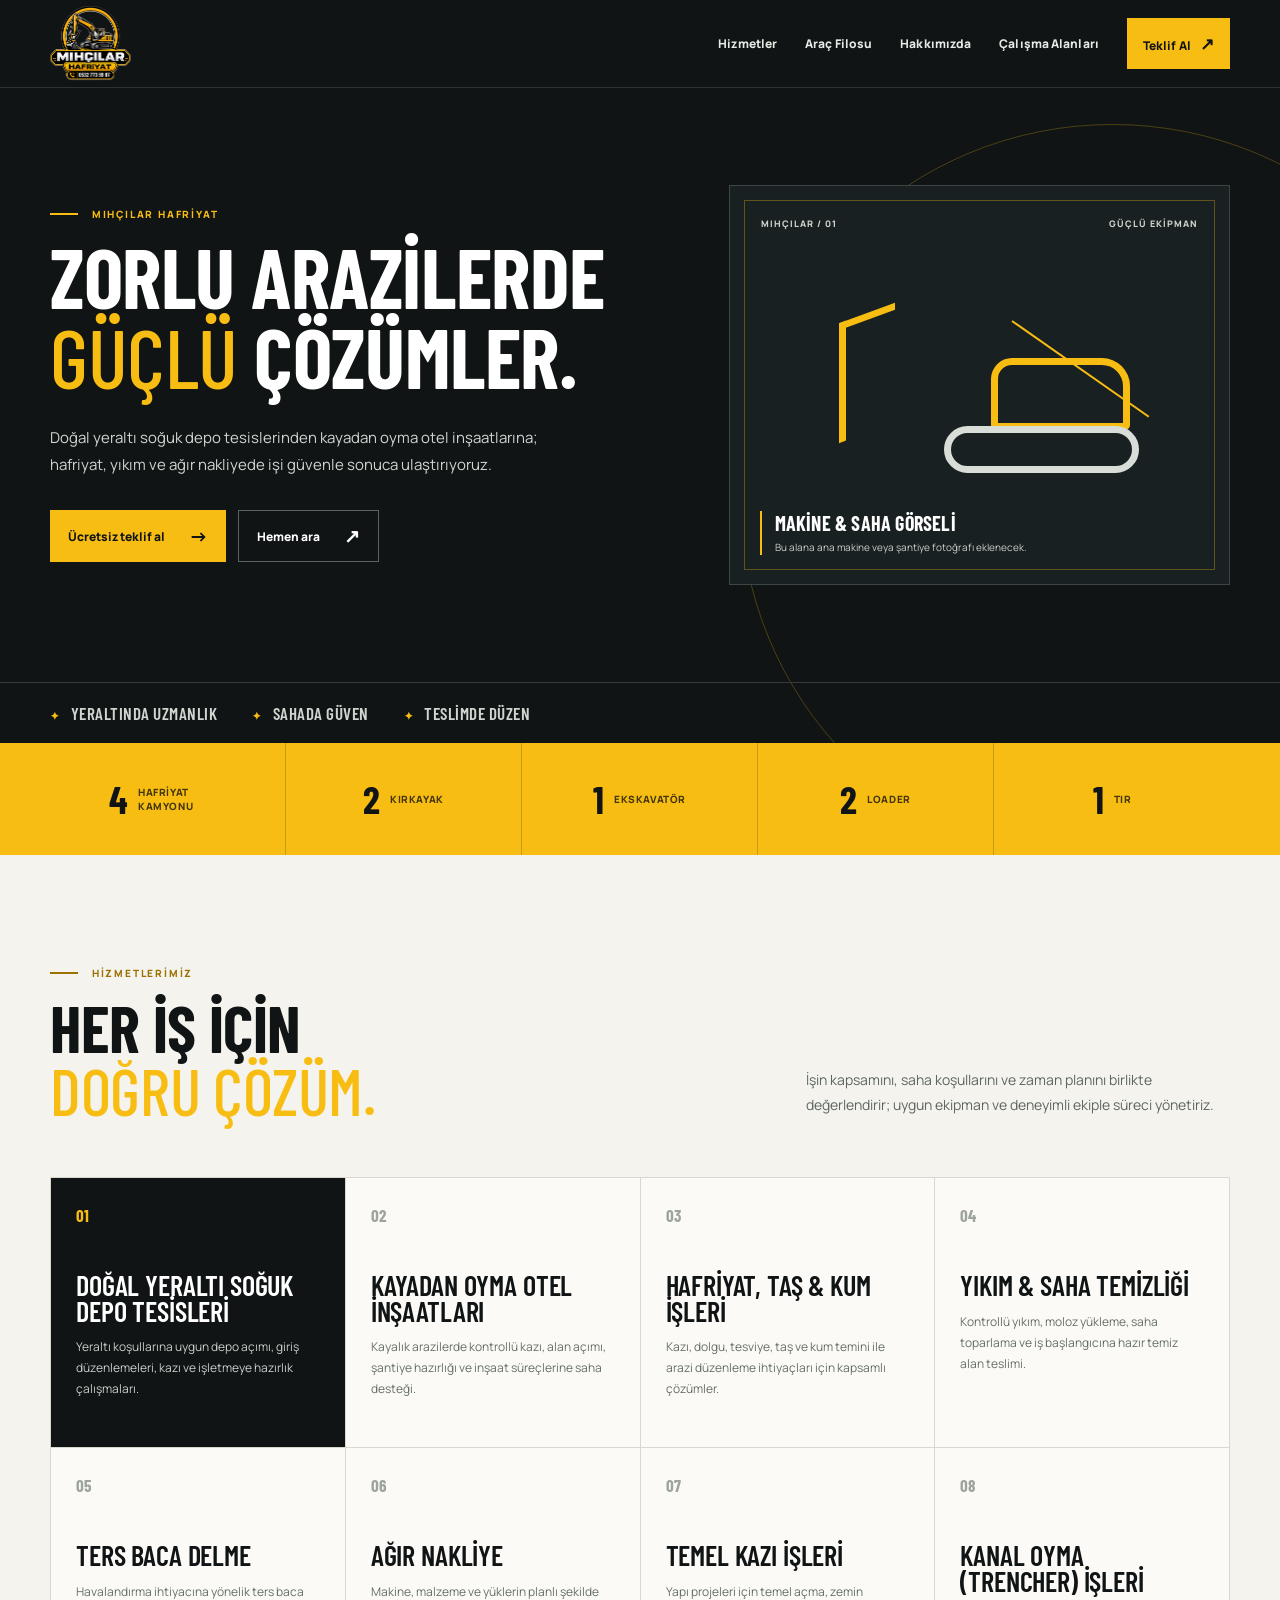
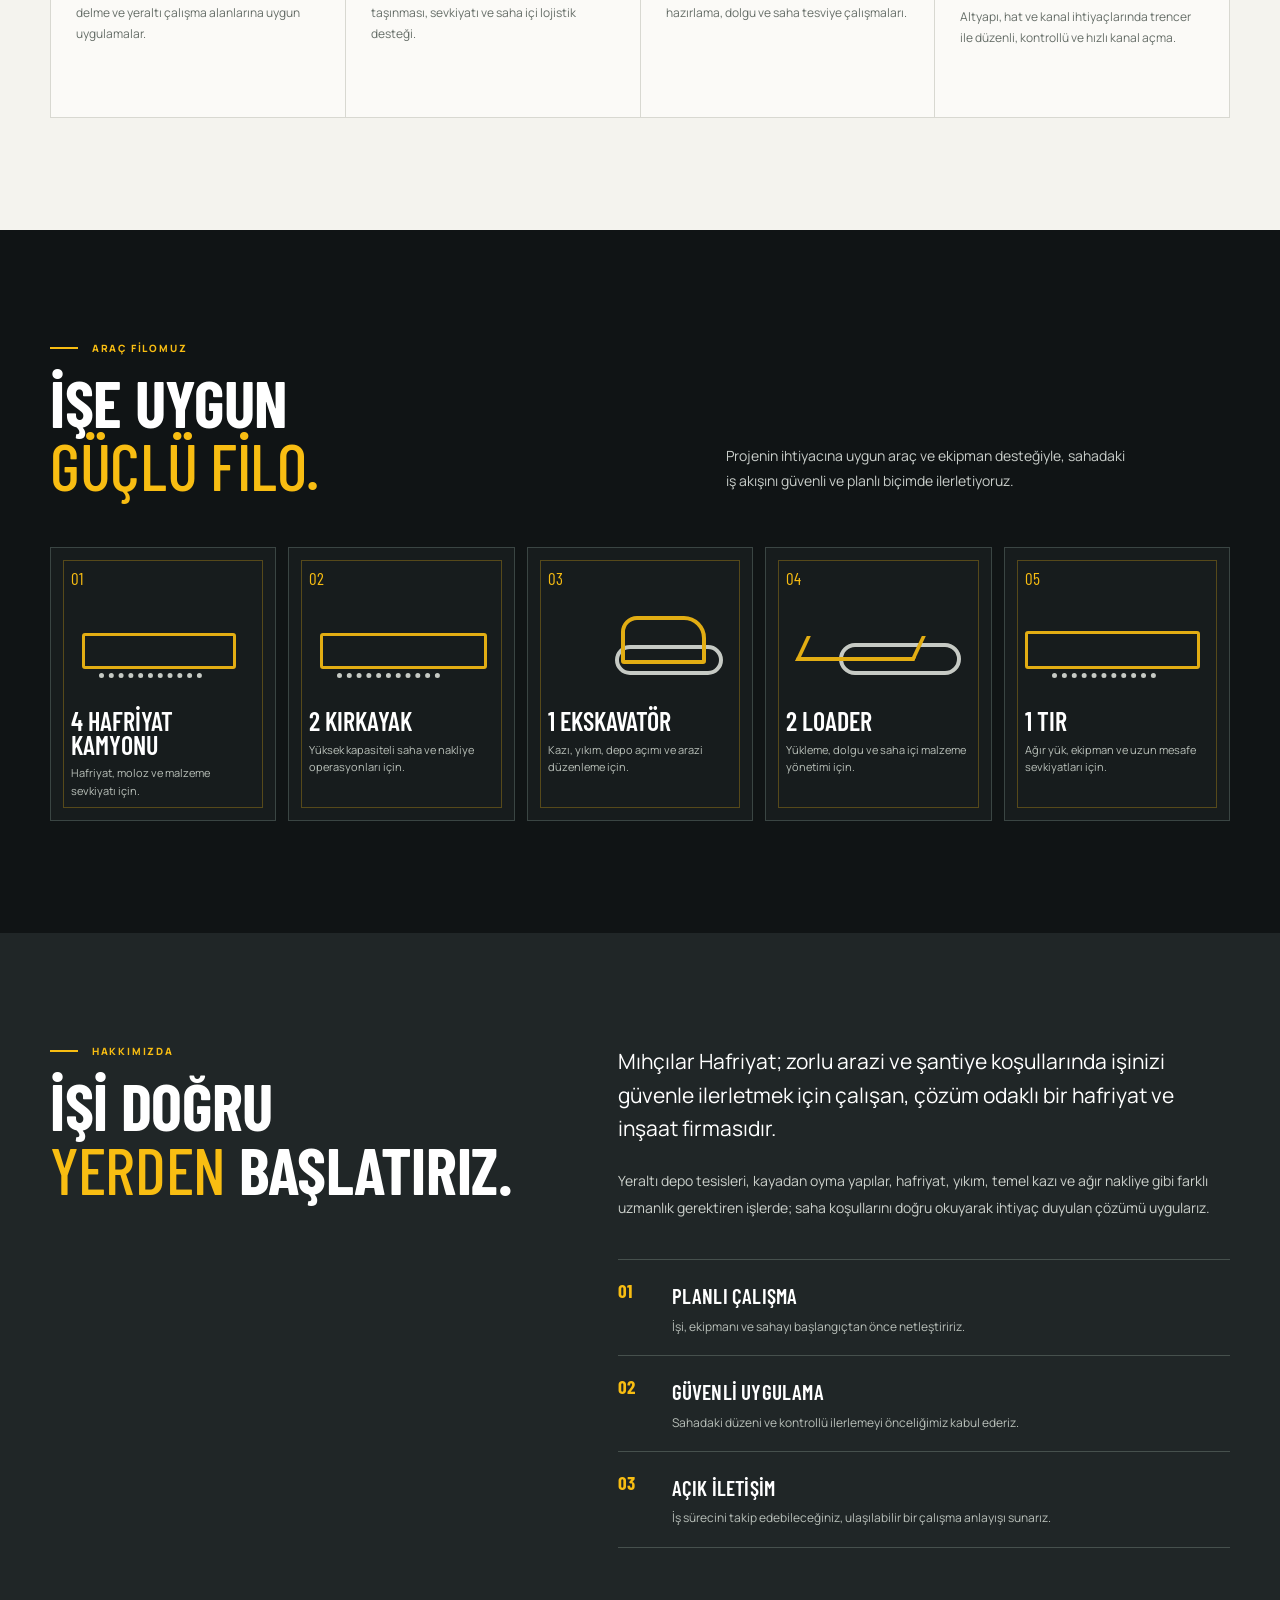
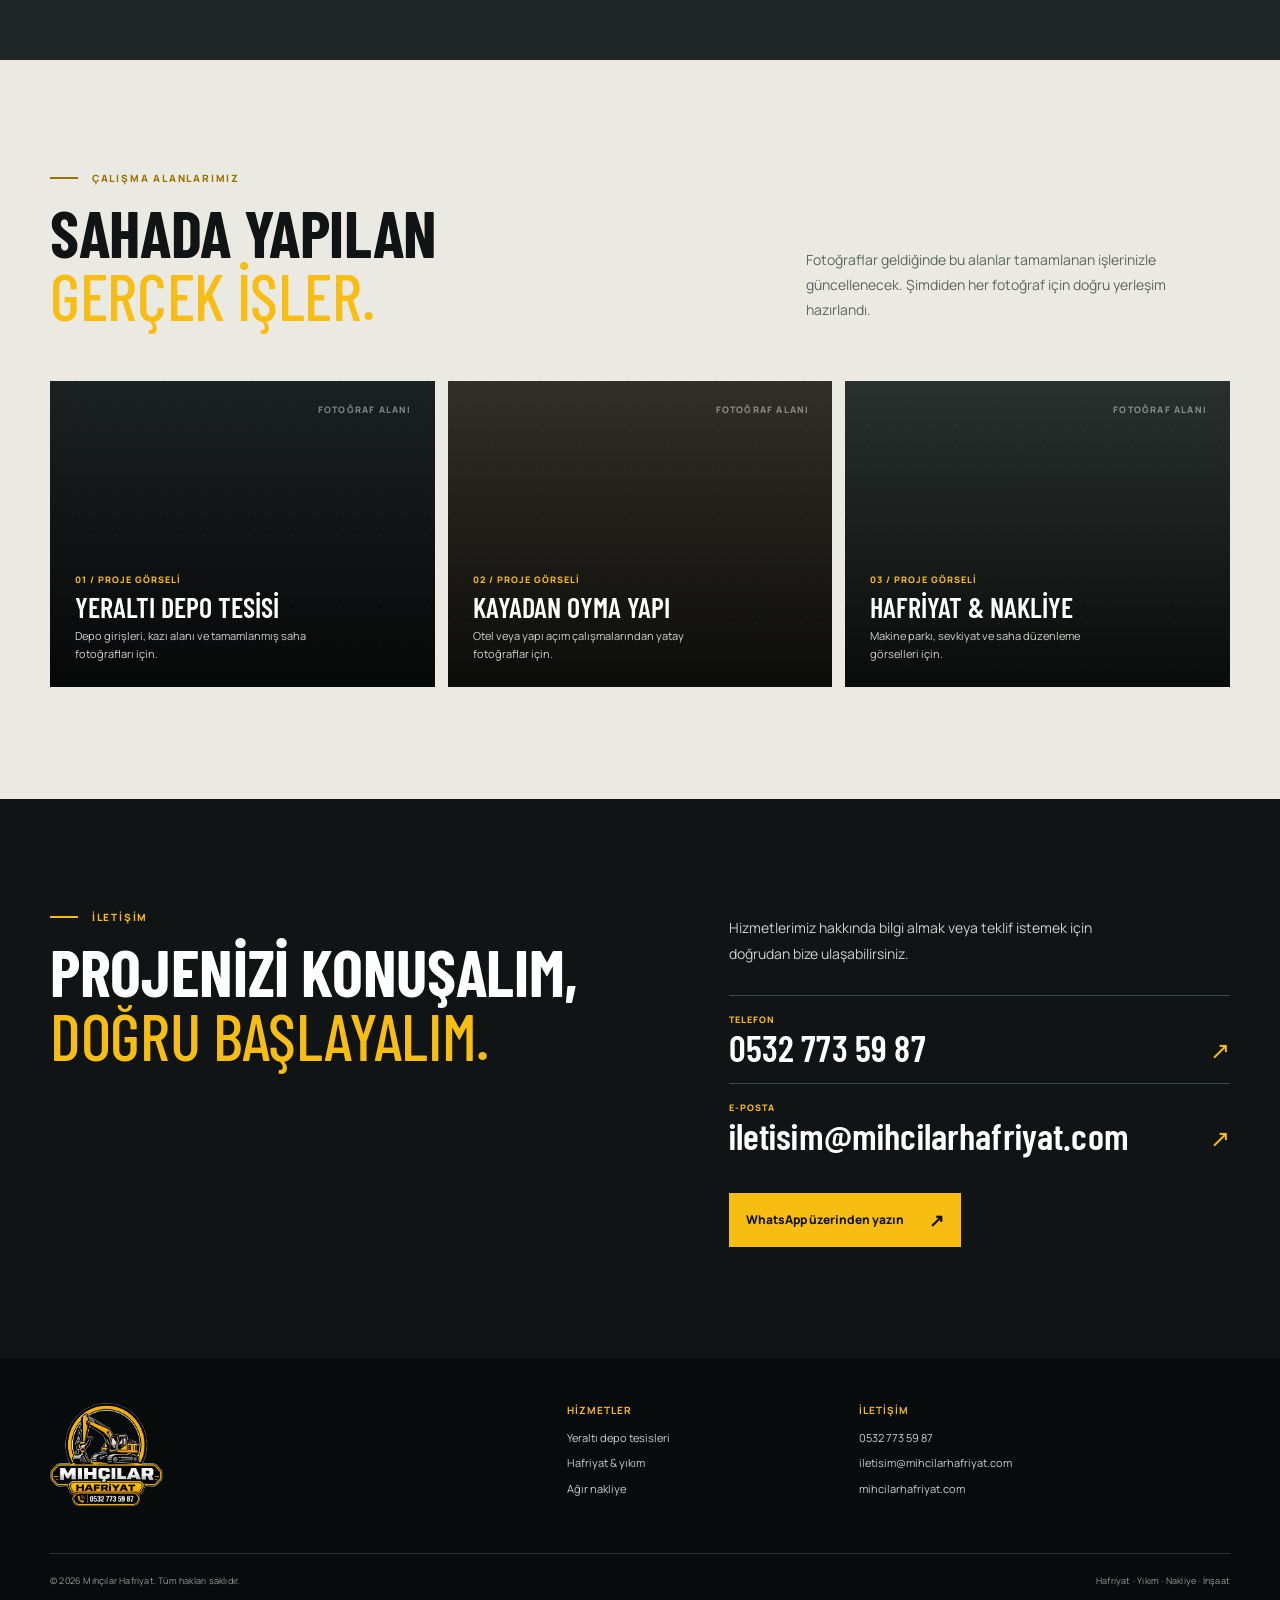
==== index.html @ 5d7883b5 "Mıhçılar Hafriyat web sitesini yayınla" ====
<!doctype html>
<html lang="tr">
<head>
  <meta charset="utf-8">
  <meta name="viewport" content="width=device-width, initial-scale=1">
  <meta name="description" content="Mıhçılar Hafriyat; kayadan oyma otel inşaatları, doğal yeraltı soğuk depo tesisleri, yıkım, hafriyat, ağır nakliye ve temel kazı işleri için çözüm ortağınız.">
  <meta name="theme-color" content="#101415">
  <link rel="canonical" href="https://mihcilarhafriyat.com/">
  <link rel="icon" type="image/png" href="logo.png">
  <meta property="og:title" content="Mıhçılar Hafriyat | Sahada Güven, İşte Sonuç">
  <meta property="og:description" content="Hafriyat, yıkım, yeraltı depo tesisleri, ağır nakliye ve inşaat çözümleri.">
  <meta property="og:type" content="website">
  <meta property="og:url" content="https://mihcilarhafriyat.com/">
  <title>Mıhçılar Hafriyat | Hafriyat, Depo ve İnşaat Çözümleri</title>
  <link rel="preconnect" href="https://fonts.googleapis.com">
  <link rel="preconnect" href="https://fonts.gstatic.com" crossorigin>
  <link href="https://fonts.googleapis.com/css2?family=Barlow+Condensed:wght@500;600;700;800&family=Manrope:wght@400;500;600;700;800&display=swap" rel="stylesheet">
  <link rel="stylesheet" href="style.css">
  <script type="application/ld+json">
  {
    "@context":"https://schema.org",
    "@type":"LocalBusiness",
    "name":"Mıhçılar Hafriyat",
    "url":"https://mihcilarhafriyat.com/",
    "email":"iletisim@mihcilarhafriyat.com",
    "telephone":"+905327735987",
    "description":"Kayadan oyma otel inşaatları, doğal yeraltı soğuk depo tesisleri, hafriyat, yıkım, ağır nakliye, temel kazı ve kanal oyma işleri.",
    "areaServed":"Türkiye"
  }
  </script>
</head>
<body>
  <a class="skip-link" href="#icerik">İçeriğe geç</a>

  <header class="site-header" id="anasayfa">
    <div class="container header-row">
      <a class="brand" href="#anasayfa" aria-label="Mıhçılar Hafriyat ana sayfa">
        <img src="logo.png" alt="Mıhçılar Hafriyat logosu">
      </a>
      <button class="menu-toggle" aria-controls="site-menu" aria-expanded="false" type="button">
        <span></span><span></span><span></span><b>Menü</b>
      </button>
      <nav class="site-menu" id="site-menu" aria-label="Ana menü">
        <a href="#hizmetler">Hizmetler</a>
        <a href="#filo">Araç Filosu</a>
        <a href="#hakkimizda">Hakkımızda</a>
        <a href="#projeler">Çalışma Alanları</a>
        <a class="header-cta" href="#iletisim">Teklif Al <span>↗</span></a>
      </nav>
    </div>
  </header>

  <main id="icerik">
    <section class="hero">
      <div class="container hero-grid">
        <div class="hero-copy">
          <p class="eyebrow"><span></span> Mıhçılar Hafriyat</p>
          <h1>Zorlu arazilerde<br><em>güçlü</em> çözümler.</h1>
          <p class="hero-text">Doğal yeraltı soğuk depo tesislerinden kayadan oyma otel inşaatlarına; hafriyat, yıkım ve ağır nakliyede işi güvenle sonuca ulaştırıyoruz.</p>
          <div class="hero-actions">
            <a class="button button-yellow" href="#iletisim">Ücretsiz teklif al <span>→</span></a>
            <a class="button button-outline" href="tel:+905327735987">Hemen ara <span>↗</span></a>
          </div>
        </div>
        <div class="hero-panel">
          <div class="hero-panel-top"><span>MIHÇILAR / 01</span><span>GÜÇLÜ EKİPMAN</span></div>
          <div class="machine-art" aria-hidden="true">
            <i class="boom"></i><i class="cab"></i><i class="track"></i><i class="bucket"></i>
          </div>
          <div class="hero-panel-caption">
            <b>Makine &amp; saha görseli</b>
            <span>Bu alana ana makine veya şantiye fotoğrafı eklenecek.</span>
          </div>
        </div>
      </div>
      <div class="hero-band">
        <div class="container">
          <span>YERALTINDA UZMANLIK</span><span>SAHADA GÜVEN</span><span>TESLİMDE DÜZEN</span>
        </div>
      </div>
    </section>

    <section class="quick-facts" aria-label="Öne çıkan bilgiler">
      <div class="container fact-grid">
        <div><b>4</b><span>Hafriyat kamyonu</span></div>
        <div><b>2</b><span>Kırkayak</span></div>
        <div><b>1</b><span>Ekskavatör</span></div>
        <div><b>2</b><span>Loader</span></div>
        <div><b>1</b><span>Tır</span></div>
      </div>
    </section>

    <section class="section services" id="hizmetler">
      <div class="container">
        <div class="section-heading">
          <div>
            <p class="eyebrow eyebrow-dark"><span></span> Hizmetlerimiz</p>
            <h2>Her iş için<br><em>doğru çözüm.</em></h2>
          </div>
          <p>İşin kapsamını, saha koşullarını ve zaman planını birlikte değerlendirir; uygun ekipman ve deneyimli ekiple süreci yönetiriz.</p>
        </div>
        <div class="service-grid">
          <article class="service-card feature">
            <span class="service-number">01</span>
            <h3>Doğal Yeraltı Soğuk Depo Tesisleri</h3>
            <p>Yeraltı koşullarına uygun depo açımı, giriş düzenlemeleri, kazı ve işletmeye hazırlık çalışmaları.</p>
          </article>
          <article class="service-card">
            <span class="service-number">02</span>
            <h3>Kayadan Oyma Otel İnşaatları</h3>
            <p>Kayalık arazilerde kontrollü kazı, alan açımı, şantiye hazırlığı ve inşaat süreçlerine saha desteği.</p>
          </article>
          <article class="service-card">
            <span class="service-number">03</span>
            <h3>Hafriyat, Taş &amp; Kum İşleri</h3>
            <p>Kazı, dolgu, tesviye, taş ve kum temini ile arazi düzenleme ihtiyaçları için kapsamlı çözümler.</p>
          </article>
          <article class="service-card">
            <span class="service-number">04</span>
            <h3>Yıkım &amp; Saha Temizliği</h3>
            <p>Kontrollü yıkım, moloz yükleme, saha toparlama ve iş başlangıcına hazır temiz alan teslimi.</p>
          </article>
          <article class="service-card">
            <span class="service-number">05</span>
            <h3>Ters Baca Delme</h3>
            <p>Havalandırma ihtiyacına yönelik ters baca delme ve yeraltı çalışma alanlarına uygun uygulamalar.</p>
          </article>
          <article class="service-card">
            <span class="service-number">06</span>
            <h3>Ağır Nakliye</h3>
            <p>Makine, malzeme ve yüklerin planlı şekilde taşınması, sevkiyatı ve saha içi lojistik desteği.</p>
          </article>
          <article class="service-card">
            <span class="service-number">07</span>
            <h3>Temel Kazı İşleri</h3>
            <p>Yapı projeleri için temel açma, zemin hazırlama, dolgu ve saha tesviye çalışmaları.</p>
          </article>
          <article class="service-card">
            <span class="service-number">08</span>
            <h3>Kanal Oyma (Trencher) İşleri</h3>
            <p>Altyapı, hat ve kanal ihtiyaçlarında trencer ile düzenli, kontrollü ve hızlı kanal açma.</p>
          </article>
        </div>
      </div>
    </section>

    <section class="fleet" id="filo">
      <div class="container">
        <div class="fleet-heading">
          <div>
            <p class="eyebrow"><span></span> Araç filomuz</p>
            <h2>İşe uygun<br><em>güçlü filo.</em></h2>
          </div>
          <p>Projenin ihtiyacına uygun araç ve ekipman desteğiyle, sahadaki iş akışını güvenli ve planlı biçimde ilerletiyoruz.</p>
        </div>
        <div class="fleet-grid">
          <article class="fleet-card"><span>01</span><div class="fleet-symbol truck" aria-hidden="true"></div><h3>4 Hafriyat Kamyonu</h3><p>Hafriyat, moloz ve malzeme sevkiyatı için.</p></article>
          <article class="fleet-card"><span>02</span><div class="fleet-symbol truck long" aria-hidden="true"></div><h3>2 Kırkayak</h3><p>Yüksek kapasiteli saha ve nakliye operasyonları için.</p></article>
          <article class="fleet-card"><span>03</span><div class="fleet-symbol excavator" aria-hidden="true"></div><h3>1 Ekskavatör</h3><p>Kazı, yıkım, depo açımı ve arazi düzenleme için.</p></article>
          <article class="fleet-card"><span>04</span><div class="fleet-symbol loader" aria-hidden="true"></div><h3>2 Loader</h3><p>Yükleme, dolgu ve saha içi malzeme yönetimi için.</p></article>
          <article class="fleet-card"><span>05</span><div class="fleet-symbol tir" aria-hidden="true"></div><h3>1 Tır</h3><p>Ağır yük, ekipman ve uzun mesafe sevkiyatları için.</p></article>
        </div>
      </div>
    </section>

    <section class="section about" id="hakkimizda">
      <div class="container about-grid">
        <div>
          <p class="eyebrow"><span></span> Hakkımızda</p>
          <h2>İşi doğru<br><em>yerden</em> başlatırız.</h2>
        </div>
        <div class="about-copy">
          <p class="about-lead">Mıhçılar Hafriyat; zorlu arazi ve şantiye koşullarında işinizi güvenle ilerletmek için çalışan, çözüm odaklı bir hafriyat ve inşaat firmasıdır.</p>
          <p>Yeraltı depo tesisleri, kayadan oyma yapılar, hafriyat, yıkım, temel kazı ve ağır nakliye gibi farklı uzmanlık gerektiren işlerde; saha koşullarını doğru okuyarak ihtiyaç duyulan çözümü uygularız.</p>
          <div class="principles">
            <div><b>01</b><span><strong>Planlı çalışma</strong>İşi, ekipmanı ve sahayı başlangıçtan önce netleştiririz.</span></div>
            <div><b>02</b><span><strong>Güvenli uygulama</strong>Sahadaki düzeni ve kontrollü ilerlemeyi önceliğimiz kabul ederiz.</span></div>
            <div><b>03</b><span><strong>Açık iletişim</strong>İş sürecini takip edebileceğiniz, ulaşılabilir bir çalışma anlayışı sunarız.</span></div>
          </div>
        </div>
      </div>
    </section>

    <section class="section projects" id="projeler">
      <div class="container">
        <div class="section-heading">
          <div>
            <p class="eyebrow eyebrow-dark"><span></span> Çalışma alanlarımız</p>
            <h2>Sahada yapılan<br><em>gerçek işler.</em></h2>
          </div>
          <p>Fotoğraflar geldiğinde bu alanlar tamamlanan işlerinizle güncellenecek. Şimdiden her fotoğraf için doğru yerleşim hazırlandı.</p>
        </div>
        <div class="project-grid">
          <article class="project-slot"><div><span>01 / PROJE GÖRSELİ</span><h3>Yeraltı depo tesisi</h3><p>Depo girişleri, kazı alanı ve tamamlanmış saha fotoğrafları için.</p></div></article>
          <article class="project-slot"><div><span>02 / PROJE GÖRSELİ</span><h3>Kayadan oyma yapı</h3><p>Otel veya yapı açım çalışmalarından yatay fotoğraflar için.</p></div></article>
          <article class="project-slot"><div><span>03 / PROJE GÖRSELİ</span><h3>Hafriyat &amp; nakliye</h3><p>Makine parkı, sevkiyat ve saha düzenleme görselleri için.</p></div></article>
        </div>
      </div>
    </section>

    <section class="contact" id="iletisim">
      <div class="container contact-grid">
        <div>
          <p class="eyebrow"><span></span> İletişim</p>
          <h2>Projenizi konuşalım,<br><em>doğru başlayalım.</em></h2>
        </div>
        <div class="contact-details">
          <p>Hizmetlerimiz hakkında bilgi almak veya teklif istemek için doğrudan bize ulaşabilirsiniz.</p>
          <a class="contact-item" href="tel:+905327735987"><small>Telefon</small><b>0532 773 59 87</b><span>↗</span></a>
          <a class="contact-item" href="mailto:iletisim@mihcilarhafriyat.com"><small>E-posta</small><b>iletisim@mihcilarhafriyat.com</b><span>↗</span></a>
          <a class="whatsapp" href="https://wa.me/905327735987" target="_blank" rel="noopener">WhatsApp üzerinden yazın <span>↗</span></a>
        </div>
      </div>
    </section>
  </main>

  <footer class="site-footer">
    <div class="container footer-grid">
      <a class="footer-brand" href="#anasayfa"><img src="logo.png" alt="Mıhçılar Hafriyat"></a>
      <div><b>Hizmetler</b><a href="#hizmetler">Yeraltı depo tesisleri</a><a href="#hizmetler">Hafriyat &amp; yıkım</a><a href="#hizmetler">Ağır nakliye</a></div>
      <div><b>İletişim</b><a href="tel:+905327735987">0532 773 59 87</a><a href="mailto:iletisim@mihcilarhafriyat.com">iletisim@mihcilarhafriyat.com</a><a href="https://mihcilarhafriyat.com/">mihcilarhafriyat.com</a></div>
    </div>
    <div class="container footer-bottom"><span>© <span id="year"></span> Mıhçılar Hafriyat. Tüm hakları saklıdır.</span><span>Hafriyat · Yıkım · Nakliye · İnşaat</span></div>
  </footer>
  <script src="script.js"></script>
</body>
</html>
---- style.css ----
:root {
  --yellow: #f8bd12;
  --yellow-dark: #c88f00;
  --ink: #101415;
  --ink-2: #1a2021;
  --paper: #f4f3ee;
  --white: #ffffff;
  --muted: #68706d;
  --line: #d8d8d1;
  --head: "Barlow Condensed", Impact, sans-serif;
  --body: "Manrope", Arial, sans-serif;
}

* { box-sizing: border-box; }
html { scroll-behavior: smooth; }
body { margin: 0; overflow-x: hidden; color: var(--ink); background: var(--paper); font-family: var(--body); }
a { color: inherit; }
.container { width: min(1180px, calc(100% - 48px)); margin: 0 auto; }
.skip-link { position: fixed; top: -80px; left: 16px; z-index: 200; padding: 12px 16px; background: var(--yellow); color: var(--ink); font-weight: 800; }
.skip-link:focus { top: 16px; }

.site-header { position: relative; z-index: 100; height: 88px; background: var(--ink); color: var(--white); border-bottom: 1px solid rgba(255,255,255,.12); }
.header-row { height: 100%; display: flex; align-items: center; justify-content: space-between; gap: 24px; }
.brand { display: block; flex: 0 0 auto; width: 132px; height: 76px; }
.brand img { display: block; width: 100%; height: 100%; object-fit: contain; object-position: left center; }
.site-menu { display: flex; align-items: center; gap: 28px; }
.site-menu a { color: #e6eae5; font-size: 12px; font-weight: 800; letter-spacing: .1px; text-decoration: none; }
.site-menu a:hover { color: var(--yellow); }
.site-menu .header-cta { padding: 14px 16px; color: var(--ink); background: var(--yellow); }
.site-menu .header-cta:hover { color: var(--ink); background: #ffd04a; }
.header-cta span { margin-left: 7px; font-size: 17px; }
.menu-toggle { display: none; border: 0; background: transparent; color: var(--white); }

.hero { position: relative; overflow: hidden; background: var(--ink); color: var(--white); }
.hero::before { content: ""; position: absolute; right: -16vw; top: 36px; width: 58vw; height: 58vw; min-width: 680px; min-height: 680px; border: 1px solid rgba(248,189,18,.26); border-radius: 50%; }
.hero-grid { position: relative; z-index: 1; display: grid; grid-template-columns: minmax(0, 1.1fr) minmax(380px, .9fr); align-items: center; gap: 66px; min-height: 594px; padding: 70px 0; }
.eyebrow { margin: 0 0 16px; color: var(--yellow); font-size: 10px; font-weight: 800; line-height: 1.3; letter-spacing: 1.8px; text-transform: uppercase; }
.eyebrow span { display: inline-block; width: 28px; height: 2px; margin: 0 10px 3px 0; background: currentColor; }
.eyebrow-dark { color: #9c7100; }
h1, h2, h3, p { overflow-wrap: break-word; }
h1, h2, h3 { font-family: var(--head); text-transform: uppercase; }
.hero h1 { max-width: 750px; margin: 0; font-size: clamp(54px, 6.5vw, 84px); font-weight: 700; line-height: .96; letter-spacing: -.45px; }
h1 em, h2 em { color: var(--yellow); font-style: normal; font-weight: 500; }
.hero-text { max-width: 535px; margin: 28px 0 32px; color: #d0d5d0; font-size: 15px; line-height: 1.8; }
.hero-actions { display: flex; flex-wrap: wrap; gap: 12px; }
.button { display: inline-flex; align-items: center; justify-content: center; gap: 24px; min-height: 52px; padding: 14px 18px; font-size: 12px; font-weight: 800; text-decoration: none; }
.button span { font-size: 19px; line-height: 1; }
.button-yellow { color: var(--ink); background: var(--yellow); }
.button-yellow:hover { background: #ffd04a; }
.button-outline { border: 1px solid #5c635e; color: var(--white); }
.button-outline:hover { border-color: var(--yellow); color: var(--yellow); }
.hero-panel { position: relative; min-height: 400px; overflow: hidden; border: 1px solid #3c4543; background: linear-gradient(135deg, rgba(255,255,255,.035) 1px, transparent 1px), #192021; background-size: 24px 24px; }
.hero-panel::before { content: ""; position: absolute; inset: 14px; border: 1px solid rgba(248,189,18,.32); }
.hero-panel-top { position: absolute; top: 31px; right: 31px; left: 31px; display: flex; justify-content: space-between; gap: 12px; color: #cfd3ce; font-size: 9px; font-weight: 800; letter-spacing: 1px; }
.machine-art { position: absolute; top: 29%; left: 20%; width: 62%; height: 43%; }
.machine-art i { position: absolute; display: block; }
.machine-art .boom { top: 7%; left: 3%; width: 18%; height: 70%; border: 7px solid var(--yellow); border-right: 0; border-bottom: 0; transform: skewY(-20deg); }
.machine-art .cab { right: 3%; bottom: 25%; width: 45%; height: 42%; border: 7px solid var(--yellow); border-radius: 21px 28px 5px 5px; }
.machine-art .track { right: 0; bottom: 0; width: 63%; height: 27%; border: 7px solid #d9ddd7; border-radius: 60px; }
.machine-art .bucket { top: 11%; right: -13%; width: 54%; border-top: 2px solid var(--yellow); transform: rotate(35deg); transform-origin: left; }
.hero-panel-caption { position: absolute; right: 30px; bottom: 29px; left: 30px; display: grid; gap: 5px; padding-left: 13px; border-left: 2px solid var(--yellow); }
.hero-panel-caption b { font-family: var(--head); font-size: 20px; letter-spacing: .2px; text-transform: uppercase; }
.hero-panel-caption span { max-width: 350px; color: #c8ceca; font-size: 10px; line-height: 1.5; }
.hero-band { position: relative; z-index: 1; border-top: 1px solid #343b3a; }
.hero-band .container { display: flex; align-items: center; gap: 35px; min-height: 60px; overflow: hidden; }
.hero-band span { flex: 0 0 auto; color: #d0d5d0; font-family: var(--head); font-size: 17px; font-weight: 600; letter-spacing: .5px; }
.hero-band span::before { content: "✦"; margin-right: 11px; color: var(--yellow); font-size: 11px; }

.quick-facts { background: var(--yellow); }
.fact-grid { display: grid; grid-template-columns: repeat(5, 1fr); min-height: 112px; }
.fact-grid > div { display: flex; align-items: center; justify-content: center; gap: 10px; padding: 16px; border-right: 1px solid rgba(16,20,21,.2); }
.fact-grid > div:last-child { border-right: 0; }
.fact-grid b { font-family: var(--head); font-size: clamp(31px, 3vw, 42px); line-height: .85; }
.fact-grid span { max-width: 88px; color: #433609; font-size: 10px; font-weight: 800; line-height: 1.4; letter-spacing: .6px; text-transform: uppercase; }

.section { padding: 112px 0; }
.section-heading { display: grid; grid-template-columns: minmax(0, 1.18fr) minmax(260px, .72fr); gap: 60px; align-items: end; margin-bottom: 54px; }
h2 { max-width: 760px; margin: 0; font-size: clamp(46px, 5.1vw, 70px); font-weight: 700; line-height: .97; letter-spacing: -.35px; }
.section-heading > p { max-width: 420px; margin: 0 0 5px; color: #5e6661; font-size: 14px; line-height: 1.8; }
.service-grid { display: grid; grid-template-columns: repeat(4, 1fr); border-top: 1px solid var(--line); border-left: 1px solid var(--line); }
.service-card { display: flex; flex-direction: column; min-height: 270px; padding: 27px 25px; background: #fbfaf7; border-right: 1px solid var(--line); border-bottom: 1px solid var(--line); }
.service-card.feature { color: var(--white); background: var(--ink); }
.service-number { color: #9da39d; font-family: var(--head); font-size: 17px; font-weight: 700; }
.feature .service-number { color: var(--yellow); }
.service-card h3 { margin: 48px 0 12px; font-size: clamp(23px, 2.2vw, 30px); font-weight: 600; line-height: .92; letter-spacing: -.15px; }
.service-card p { margin: 0; color: #666e68; font-size: 12px; line-height: 1.75; }
.feature p { color: #c9ceca; }

.fleet { padding: 112px 0; color: var(--white); background: var(--ink); }
.fleet-heading { display: grid; grid-template-columns: minmax(0, 1.1fr) minmax(260px, .9fr); gap: 60px; align-items: end; margin-bottom: 50px; }
.fleet-heading > p { max-width: 410px; margin: 0 0 4px; color: #c9ceca; font-size: 14px; line-height: 1.8; }
.fleet h2 em { color: var(--yellow); }
.fleet-grid { display: grid; grid-template-columns: repeat(5, 1fr); gap: 12px; }
.fleet-card { position: relative; min-height: 274px; overflow: hidden; padding: 20px; border: 1px solid #3a4543; background: #171c1d; }
.fleet-card::before { content: ""; position: absolute; inset: 12px; border: 1px solid rgba(248,189,18,.28); }
.fleet-card > span { position: relative; z-index: 1; color: var(--yellow); font-family: var(--head); font-size: 17px; }
.fleet-card h3 { position: relative; z-index: 1; margin: 27px 0 8px; font-size: 26px; font-weight: 600; line-height: .9; }
.fleet-card p { position: relative; z-index: 1; margin: 0; color: #bac1ba; font-size: 11px; line-height: 1.6; }
.fleet-symbol { position: relative; z-index: 1; width: 100%; height: 66px; margin-top: 26px; opacity: .9; }
.fleet-symbol::before, .fleet-symbol::after { content: ""; position: absolute; display: block; }
.truck::before, .tir::before { bottom: 13px; left: 6%; width: 80%; height: 30px; border: 3px solid var(--yellow); border-radius: 3px; }
.truck::after, .tir::after { bottom: 4px; left: 15%; width: 56%; height: 12px; border-bottom: 5px dotted #d9ddd7; }
.truck.long::before { width: 87%; }
.excavator::before { bottom: 7px; right: 5%; width: 54%; height: 22px; border: 4px solid #d9ddd7; border-radius: 40px; }
.excavator::after { top: 0; right: 14%; width: 42%; height: 40px; border: 4px solid var(--yellow); border-radius: 16px 22px 3px 3px; }
.loader::before { right: 5%; bottom: 7px; width: 62%; height: 24px; border: 4px solid #d9ddd7; border-radius: 25px; }
.loader::after { left: 8%; top: 20px; width: 60%; height: 21px; border: 4px solid var(--yellow); border-top: 0; transform: skewX(-25deg); }
.tir::before { left: 0; width: 92%; height: 32px; }

.about { color: var(--white); background: #202627; }
.about-grid { display: grid; grid-template-columns: minmax(0, .87fr) minmax(0, 1.13fr); gap: 96px; }
.about h2 em { color: var(--yellow); }
.about-copy { max-width: 620px; }
.about-lead { margin: 0 0 22px; color: var(--white); font-size: 21px; line-height: 1.6; }
.about-copy > p:not(.about-lead) { margin: 0; color: #cbd0cb; font-size: 14px; line-height: 1.9; }
.principles { margin-top: 38px; border-top: 1px solid #46504d; }
.principles > div { display: grid; grid-template-columns: 42px 1fr; gap: 12px; padding: 19px 0; border-bottom: 1px solid #46504d; }
.principles b { color: var(--yellow); font-family: var(--head); font-size: 19px; }
.principles span { display: grid; gap: 4px; color: #b9c0ba; font-size: 12px; line-height: 1.6; }
.principles strong { color: var(--white); font-family: var(--head); font-size: 21px; font-weight: 600; letter-spacing: .2px; text-transform: uppercase; }

.projects { background: #eae9e2; }
.project-grid { display: grid; grid-template-columns: repeat(3, 1fr); gap: 13px; }
.project-slot { position: relative; display: flex; align-items: end; min-height: 306px; overflow: hidden; padding: 25px; color: var(--white); background-color: #1b2021; background-image: linear-gradient(135deg, rgba(255,255,255,.07) 1px, transparent 1px), linear-gradient(180deg, transparent, rgba(0,0,0,.76)); background-size: 22px 22px, auto; }
.project-slot:nth-child(2) { background-color: #302f28; }
.project-slot:nth-child(3) { background-color: #29302e; }
.project-slot::before { content: "FOTOĞRAF ALANI"; position: absolute; top: 22px; right: 23px; color: rgba(255,255,255,.45); font-size: 9px; font-weight: 800; letter-spacing: 1.2px; }
.project-slot > div { position: relative; z-index: 1; }
.project-slot span { color: var(--yellow); font-size: 9px; font-weight: 800; letter-spacing: 1px; }
.project-slot h3 { margin: 7px 0 7px; font-size: 28px; font-weight: 600; line-height: .9; }
.project-slot p { max-width: 260px; margin: 0; color: #d1d5d0; font-size: 11px; line-height: 1.6; }

.contact { padding: 112px 0; color: var(--white); background: var(--ink); }
.contact-grid { display: grid; grid-template-columns: minmax(0, 1.08fr) minmax(0, .92fr); gap: 90px; }
.contact h2 em { color: var(--yellow); }
.contact-details > p { max-width: 410px; margin: 4px 0 28px; color: #cbd0cb; font-size: 14px; line-height: 1.85; }
.contact-item { display: grid; grid-template-columns: 1fr auto; gap: 3px 15px; align-items: end; padding: 17px 0; color: var(--white); border-top: 1px solid #414a47; text-decoration: none; }
.contact-item:last-of-type { border-bottom: 1px solid #414a47; }
.contact-item small { color: var(--yellow); font-size: 9px; font-weight: 800; letter-spacing: 1px; text-transform: uppercase; }
.contact-item b { grid-column: 1; font-family: var(--head); font-size: clamp(25px, 3vw, 37px); font-weight: 600; line-height: 1; letter-spacing: .15px; overflow-wrap: anywhere; }
.contact-item span { grid-column: 2; grid-row: 1 / span 2; color: var(--yellow); font-size: 24px; }
.whatsapp { display: inline-flex; align-items: center; gap: 25px; margin-top: 22px; padding: 15px 17px; color: var(--ink); background: var(--yellow); font-size: 12px; font-weight: 800; text-decoration: none; }
.whatsapp:hover { background: #ffd04a; }
.whatsapp span { font-size: 18px; }

.site-footer { color: #cbd0cb; background: #080b0c; }
.footer-grid { display: grid; grid-template-columns: 1.5fr .8fr 1.15fr; gap: 34px; padding: 44px 0; }
.footer-brand { display: block; width: 162px; height: 106px; }
.footer-brand img { width: 100%; height: 100%; object-fit: contain; object-position: left center; }
.footer-grid > div { display: flex; flex-direction: column; gap: 9px; }
.footer-grid b { margin-bottom: 4px; color: var(--yellow); font-size: 10px; letter-spacing: 1px; text-transform: uppercase; }
.footer-grid a { color: #cbd0cb; font-size: 11px; line-height: 1.5; text-decoration: none; overflow-wrap: anywhere; }
.footer-grid a:hover { color: var(--yellow); }
.footer-bottom { display: flex; justify-content: space-between; gap: 24px; padding: 19px 0; border-top: 1px solid #2b3130; color: #939b94; font-size: 9px; line-height: 1.7; letter-spacing: .2px; }

@media (max-width: 1020px) {
  .site-menu { gap: 18px; }
  .site-menu a { font-size: 11px; }
  .hero-grid { grid-template-columns: minmax(0, 1fr) minmax(330px, .85fr); gap: 38px; }
  .hero h1 { font-size: clamp(52px, 6.8vw, 72px); }
  .service-grid { grid-template-columns: repeat(2, 1fr); }
  .fleet-grid { grid-template-columns: repeat(3, 1fr); }
  .about-grid { gap: 56px; }
}

@media (max-width: 720px) {
  .container { width: min(100% - 32px, 560px); }
  .site-header { height: 76px; }
  .brand { width: 102px; height: 67px; }
  .menu-toggle { position: relative; z-index: 2; display: flex; align-items: center; gap: 4px; padding: 10px 0 10px 10px; }
  .menu-toggle span { display: block; width: 19px; height: 2px; background: var(--yellow); }
  .menu-toggle b { margin-left: 5px; color: var(--white); font-size: 9px; letter-spacing: .6px; text-transform: uppercase; }
  .site-menu { display: none; }
  .site-menu.is-open { position: absolute; top: 76px; right: 0; left: 0; display: flex; flex-direction: column; align-items: stretch; gap: 0; padding: 12px 16px 20px; background: var(--ink); border-top: 1px solid #37403d; }
  .site-menu a { padding: 13px 3px; font-size: 12px; }
  .site-menu .header-cta { margin-top: 7px; text-align: center; }
  .hero::before { top: 250px; right: -175px; min-width: 440px; min-height: 440px; }
  .hero-grid { display: block; min-height: 0; padding: 64px 0 36px; }
  .hero h1 { max-width: 520px; font-size: clamp(45px, 12.6vw, 60px); line-height: 1; }
  .hero-text { margin: 23px 0 27px; font-size: 14px; }
  .hero-panel { min-height: 292px; margin-top: 46px; }
  .hero-panel-top { top: 24px; right: 24px; left: 24px; }
  .hero-panel-caption { right: 24px; bottom: 23px; left: 24px; }
  .hero-band .container { min-height: 49px; gap: 25px; }
  .hero-band span { font-size: 13px; }
  .fact-grid { grid-template-columns: repeat(5, minmax(114px, 1fr)); overflow-x: auto; }
  .fact-grid > div { min-height: 82px; padding: 12px; }
  .section, .fleet, .contact { padding: 76px 0; }
  .section-heading, .fleet-heading, .about-grid, .contact-grid { display: block; }
  .section-heading { margin-bottom: 38px; }
  .section-heading > p, .fleet-heading > p { margin-top: 23px; }
  h2 { font-size: clamp(42px, 12vw, 58px); line-height: 1; }
  .service-grid { grid-template-columns: 1fr; }
  .service-card { min-height: 230px; padding: 24px 23px; }
  .service-card h3 { margin-top: 32px; font-size: 28px; }
  .fleet-heading { margin-bottom: 34px; }
  .fleet-grid { grid-template-columns: repeat(2, 1fr); }
  .fleet-card { min-height: 250px; }
  .about-copy { margin-top: 34px; }
  .about-lead { font-size: 18px; }
  .project-grid { grid-template-columns: 1fr; }
  .project-slot { min-height: 250px; }
  .contact-details { margin-top: 38px; }
  .contact-item b { font-size: clamp(25px, 8.5vw, 35px); }
  .footer-grid { grid-template-columns: 1fr 1fr; padding: 35px 0; }
  .footer-brand { grid-column: 1 / -1; width: 145px; }
  .footer-bottom { display: block; }
  .footer-bottom span:last-child { display: block; margin-top: 4px; }
}

@media (max-width: 400px) {
  .hero h1 { font-size: 44px; }
  .hero-actions { display: grid; grid-template-columns: 1fr; }
  .button { width: 100%; }
  .fleet-grid { grid-template-columns: 1fr; }
  .contact-item b { font-size: 27px; }
}
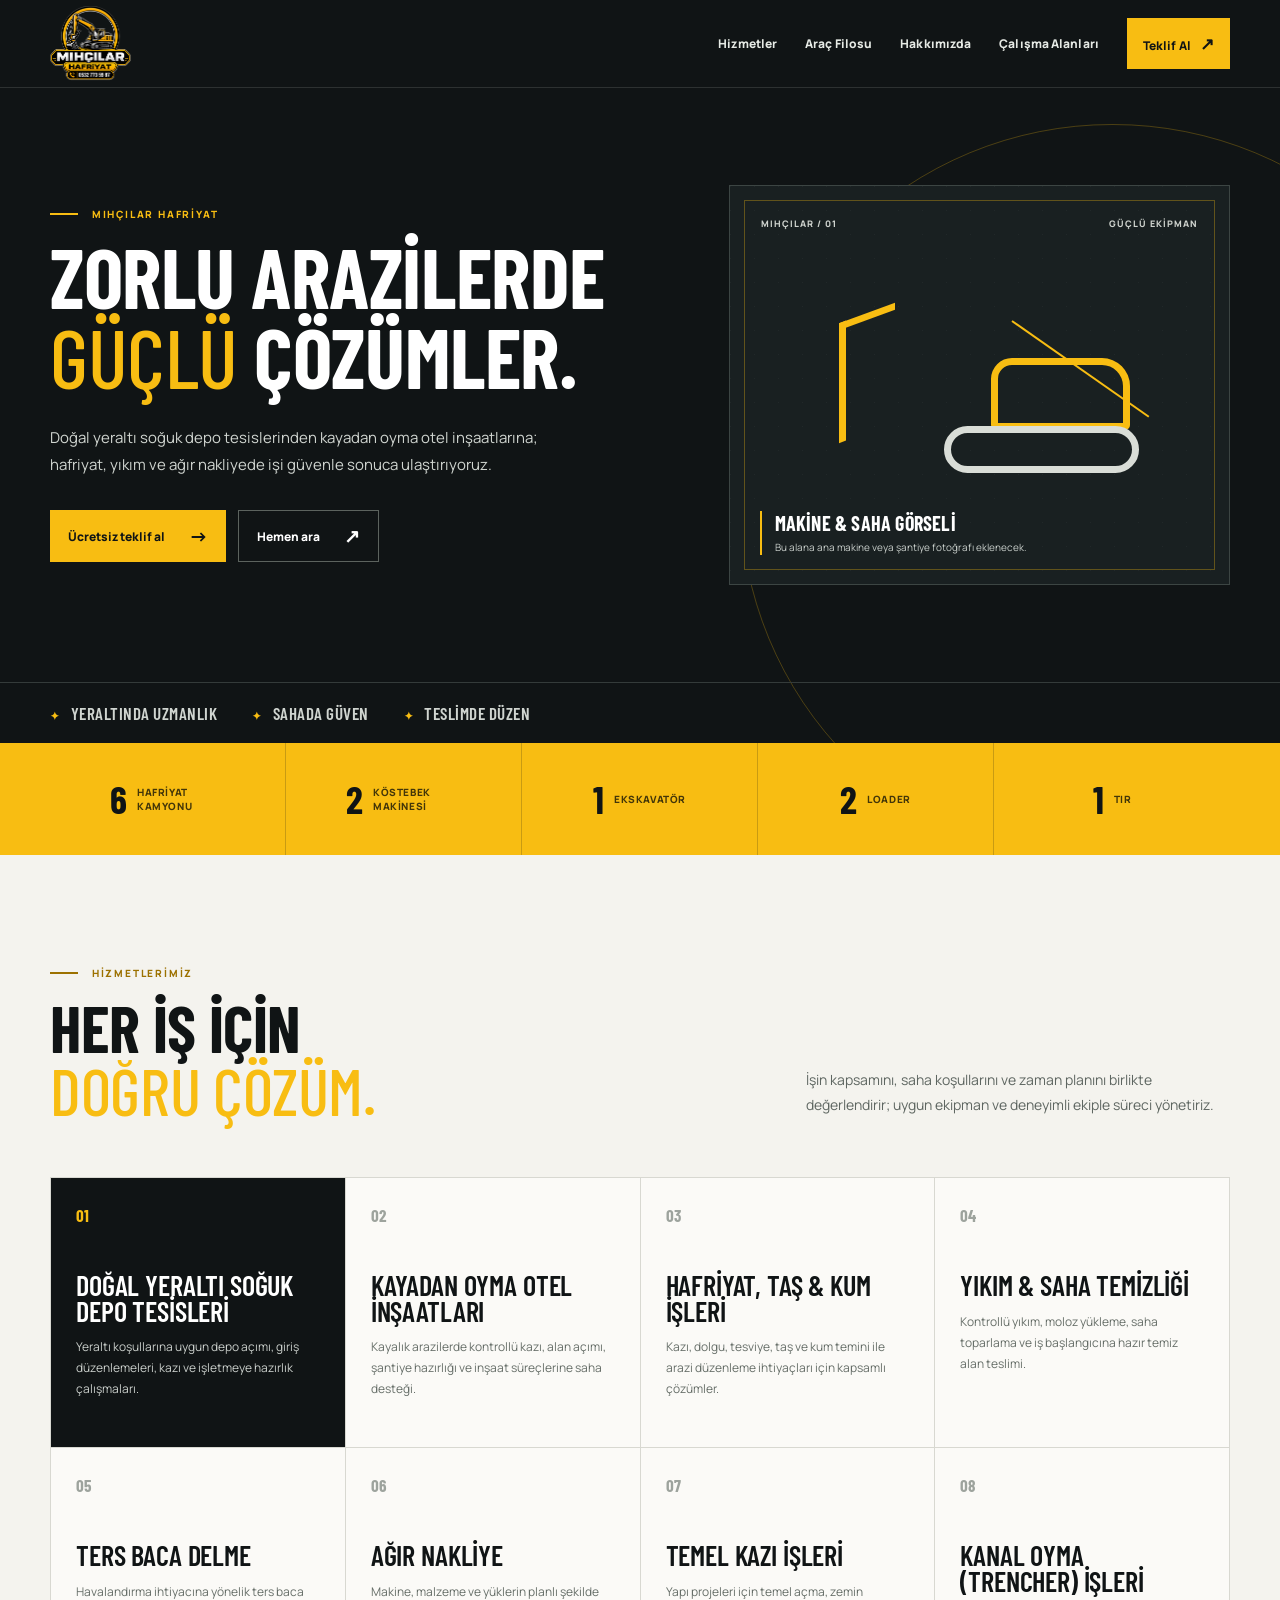
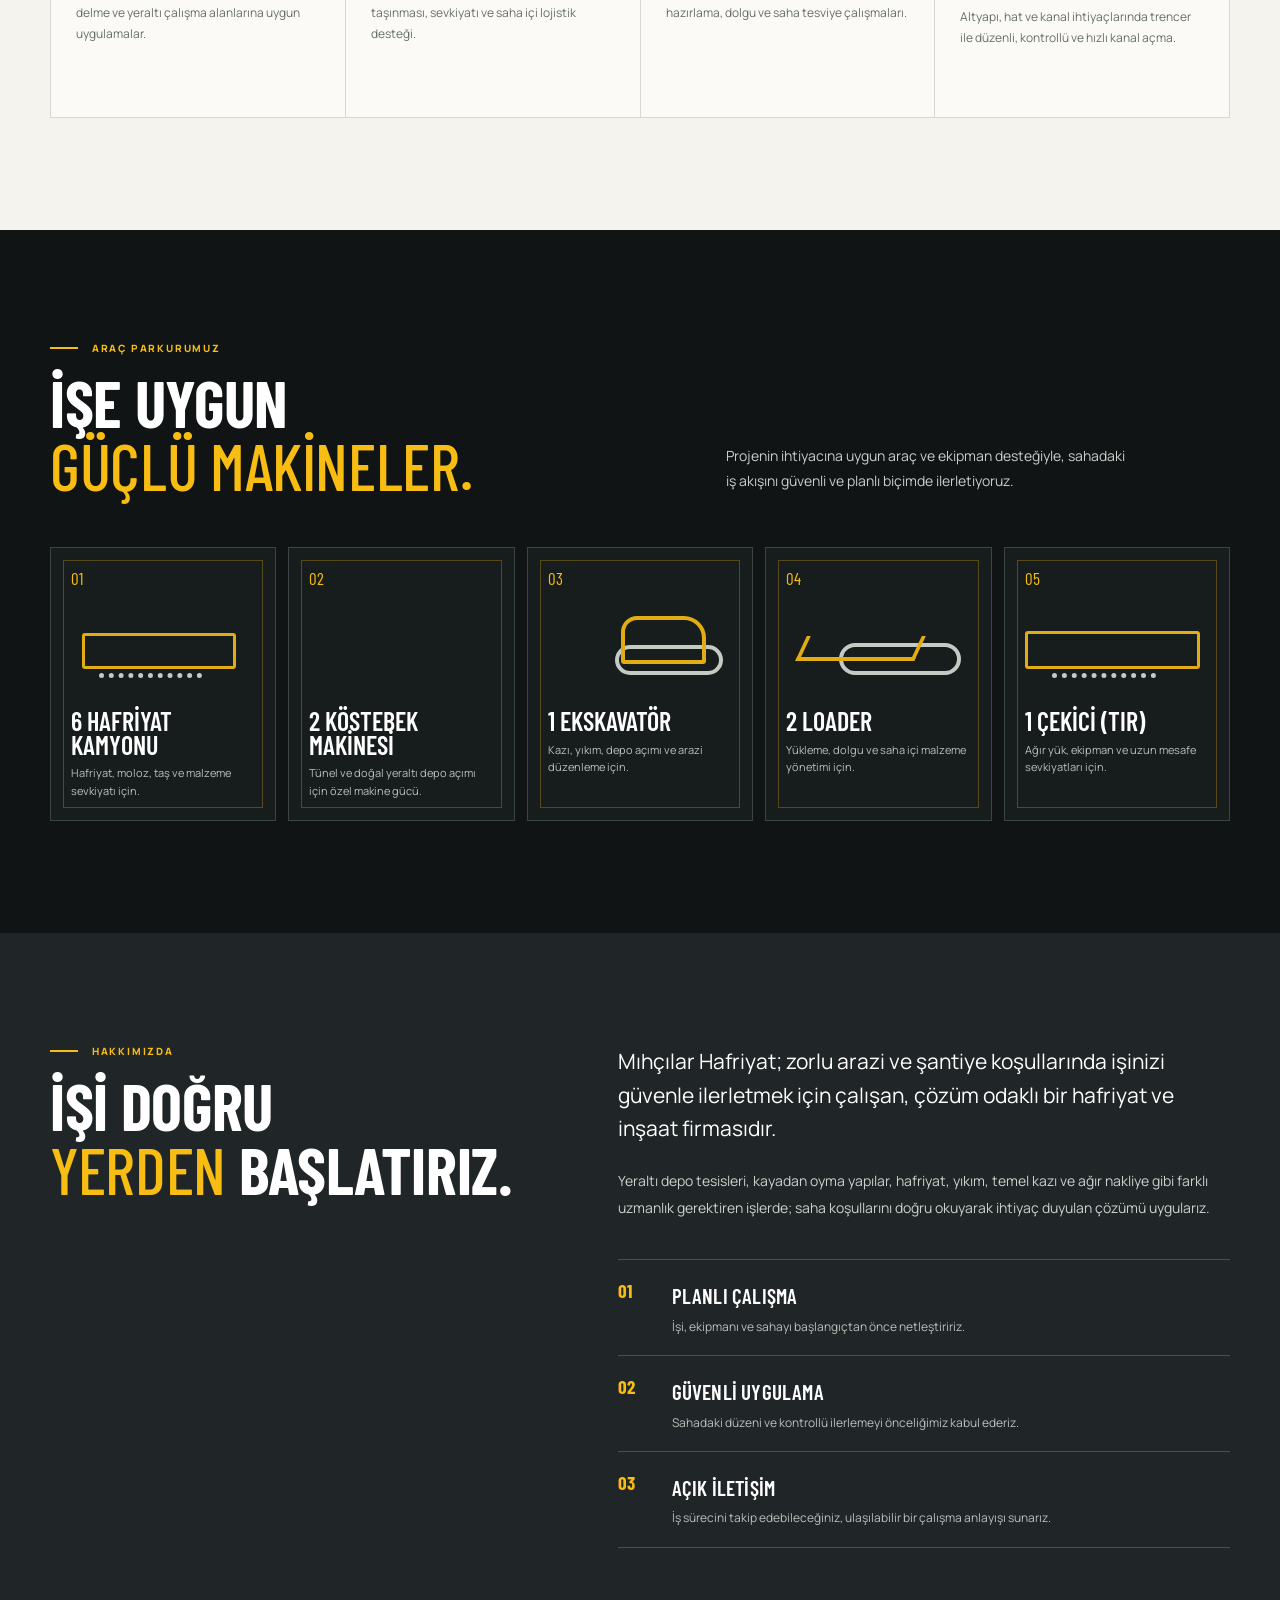
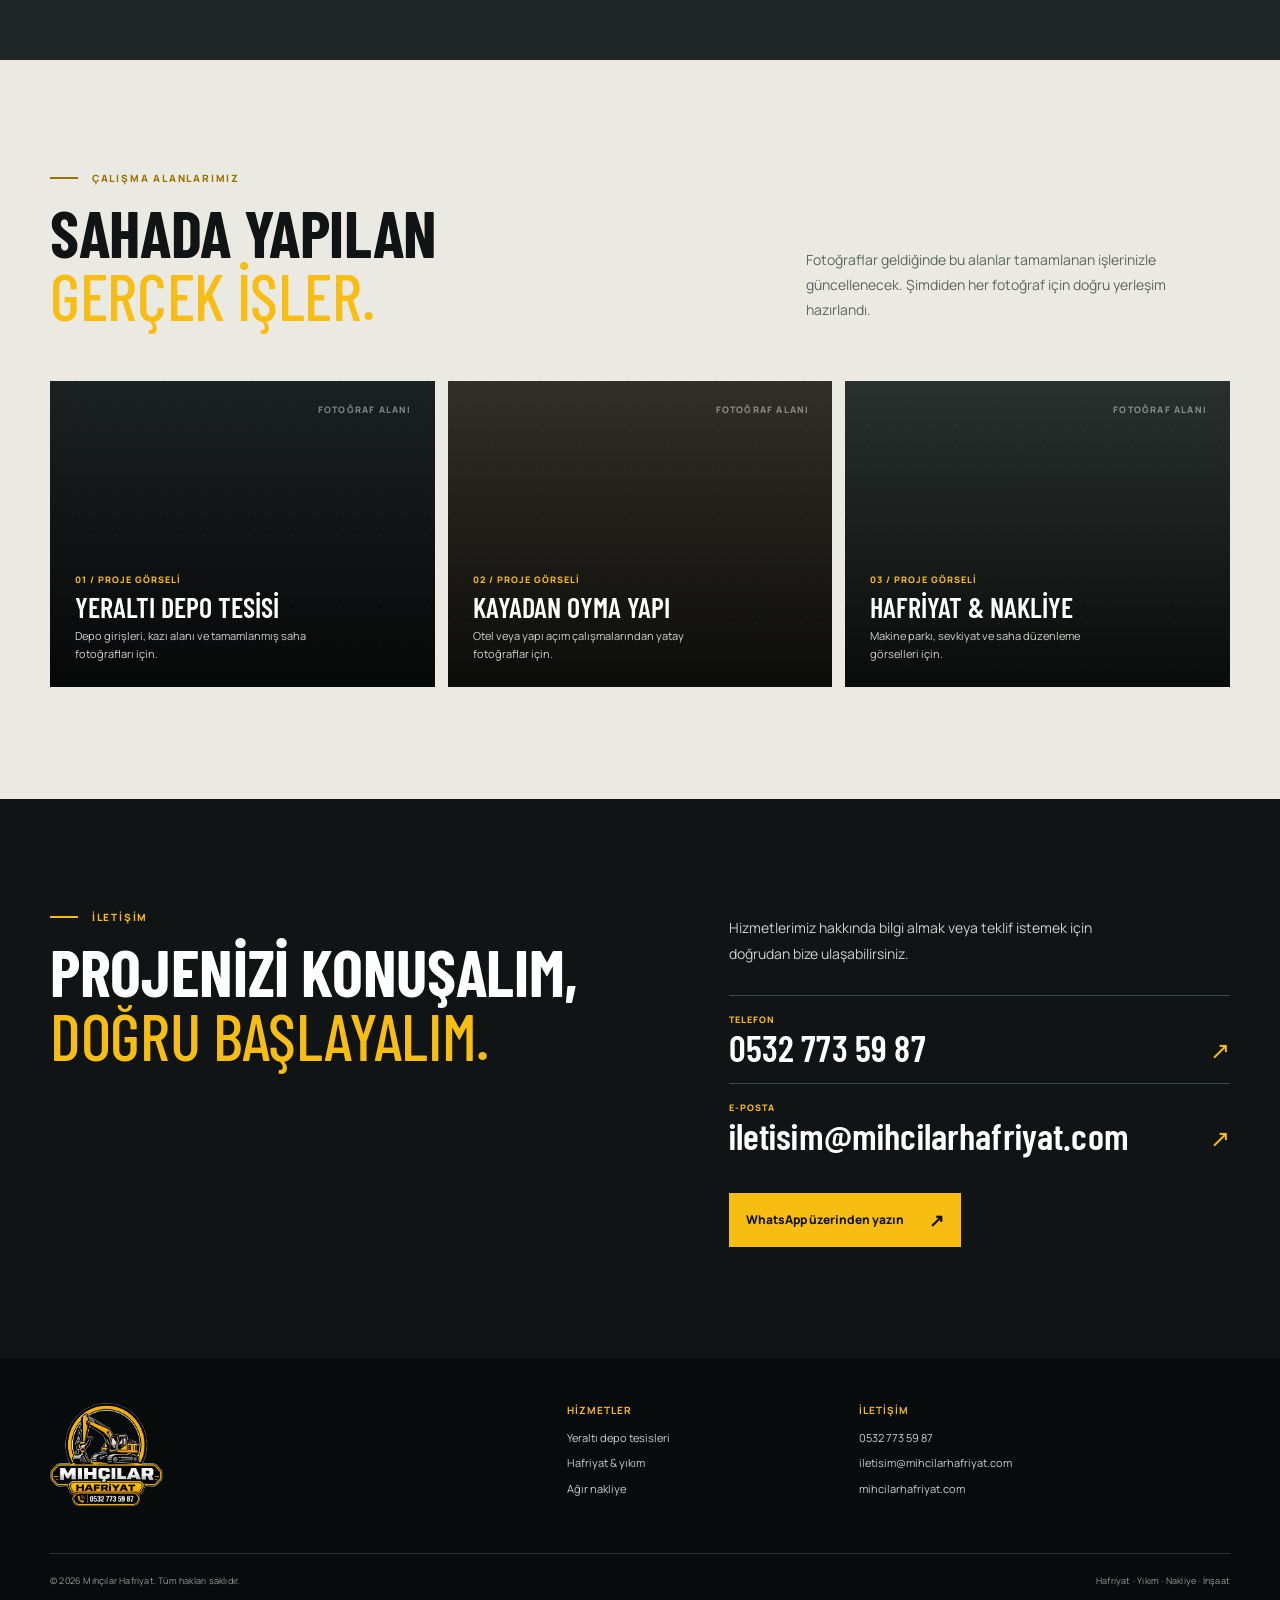
==== commit 5cd24a80: "Araç parkurunu güncelle" ====
--- a/index.html
+++ b/index.html
@@ -82,8 +82,8 @@
 
     <section class="quick-facts" aria-label="Öne çıkan bilgiler">
       <div class="container fact-grid">
-        <div><b>4</b><span>Hafriyat kamyonu</span></div>
-        <div><b>2</b><span>Kırkayak</span></div>
+        <div><b>6</b><span>Hafriyat kamyonu</span></div>
+        <div><b>2</b><span>Köstebek makinesi</span></div>
         <div><b>1</b><span>Ekskavatör</span></div>
         <div><b>2</b><span>Loader</span></div>
         <div><b>1</b><span>Tır</span></div>
@@ -148,17 +148,17 @@
       <div class="container">
         <div class="fleet-heading">
           <div>
-            <p class="eyebrow"><span></span> Araç filomuz</p>
-            <h2>İşe uygun<br><em>güçlü filo.</em></h2>
+            <p class="eyebrow"><span></span> Araç parkurumuz</p>
+            <h2>İşe uygun<br><em>güçlü makineler.</em></h2>
           </div>
           <p>Projenin ihtiyacına uygun araç ve ekipman desteğiyle, sahadaki iş akışını güvenli ve planlı biçimde ilerletiyoruz.</p>
         </div>
         <div class="fleet-grid">
-          <article class="fleet-card"><span>01</span><div class="fleet-symbol truck" aria-hidden="true"></div><h3>4 Hafriyat Kamyonu</h3><p>Hafriyat, moloz ve malzeme sevkiyatı için.</p></article>
-          <article class="fleet-card"><span>02</span><div class="fleet-symbol truck long" aria-hidden="true"></div><h3>2 Kırkayak</h3><p>Yüksek kapasiteli saha ve nakliye operasyonları için.</p></article>
+          <article class="fleet-card"><span>01</span><div class="fleet-symbol truck" aria-hidden="true"></div><h3>6 Hafriyat Kamyonu</h3><p>Hafriyat, moloz, taş ve malzeme sevkiyatı için.</p></article>
+          <article class="fleet-card"><span>02</span><div class="fleet-symbol tunnel-machine" aria-hidden="true"></div><h3>2 Köstebek Makinesi</h3><p>Tünel ve doğal yeraltı depo açımı için özel makine gücü.</p></article>
           <article class="fleet-card"><span>03</span><div class="fleet-symbol excavator" aria-hidden="true"></div><h3>1 Ekskavatör</h3><p>Kazı, yıkım, depo açımı ve arazi düzenleme için.</p></article>
           <article class="fleet-card"><span>04</span><div class="fleet-symbol loader" aria-hidden="true"></div><h3>2 Loader</h3><p>Yükleme, dolgu ve saha içi malzeme yönetimi için.</p></article>
-          <article class="fleet-card"><span>05</span><div class="fleet-symbol tir" aria-hidden="true"></div><h3>1 Tır</h3><p>Ağır yük, ekipman ve uzun mesafe sevkiyatları için.</p></article>
+          <article class="fleet-card"><span>05</span><div class="fleet-symbol tir" aria-hidden="true"></div><h3>1 Çekici (Tır)</h3><p>Ağır yük, ekipman ve uzun mesafe sevkiyatları için.</p></article>
         </div>
       </div>
     </section>
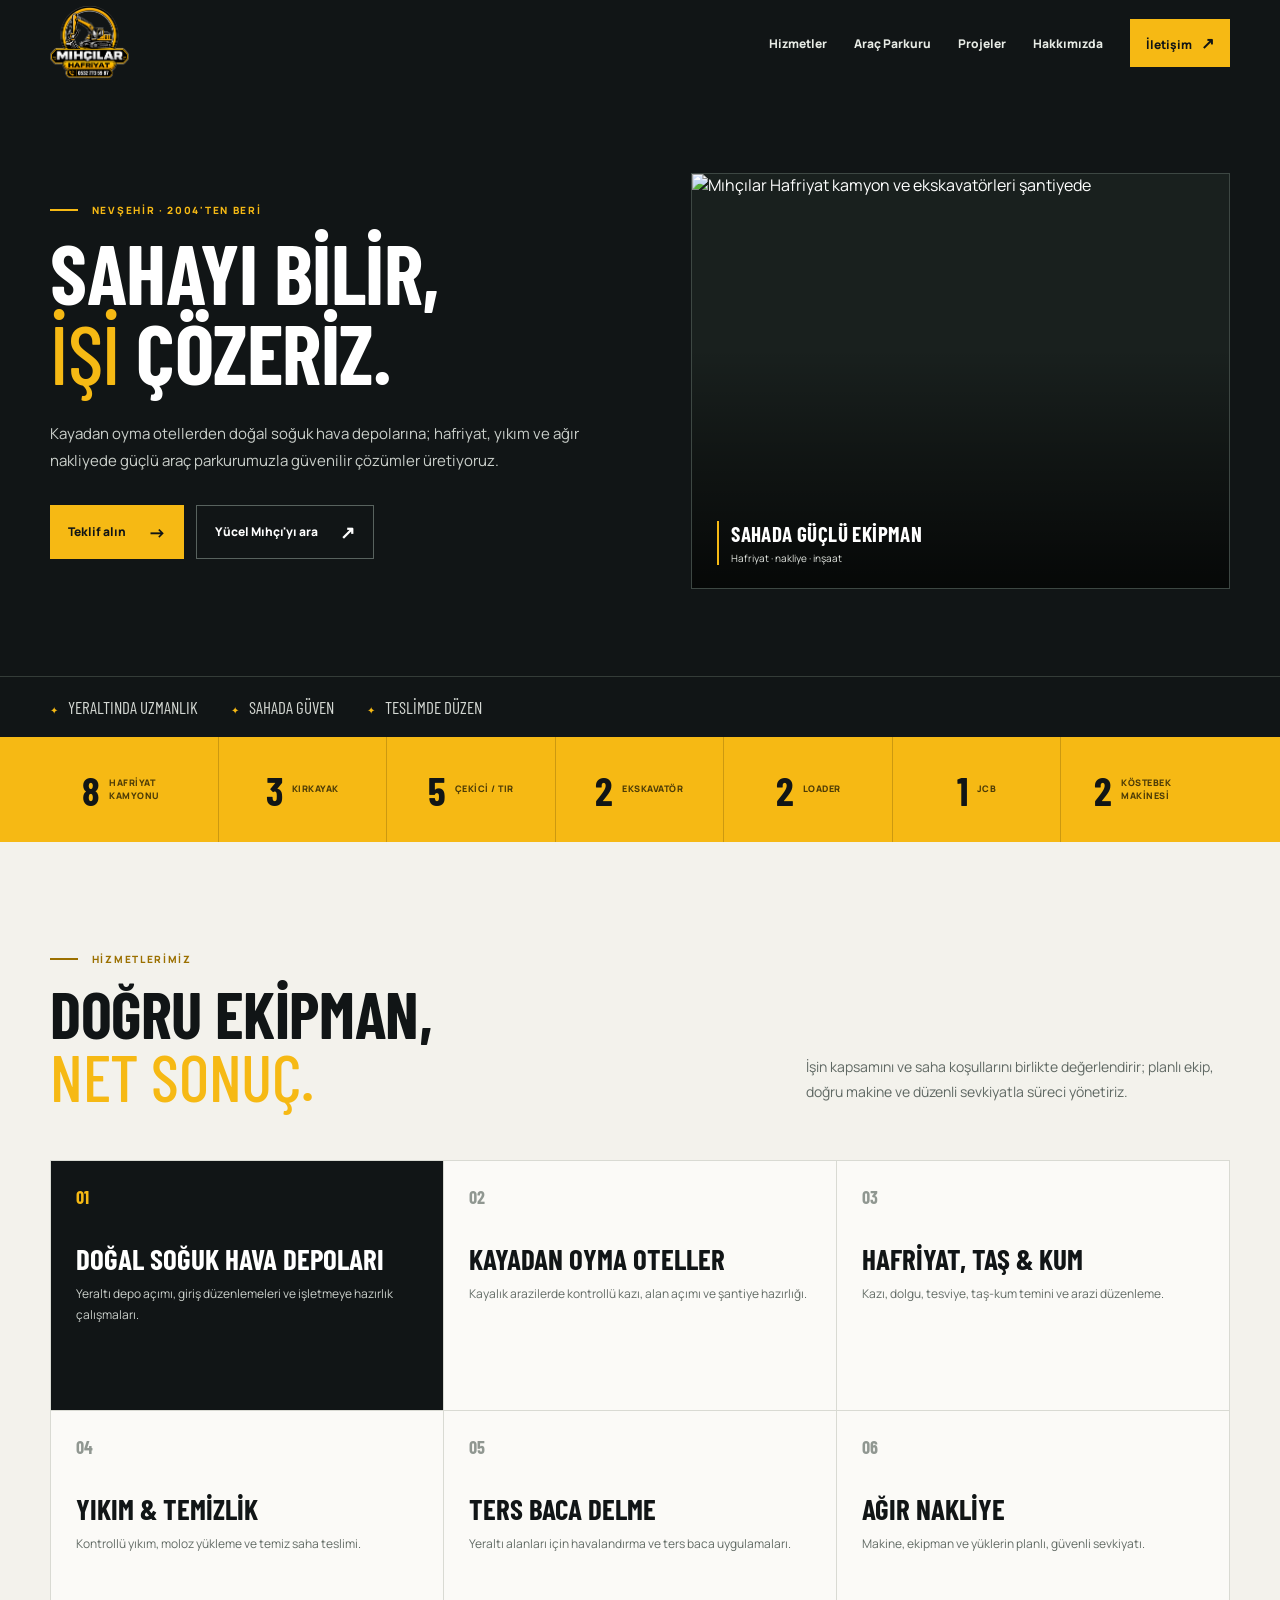
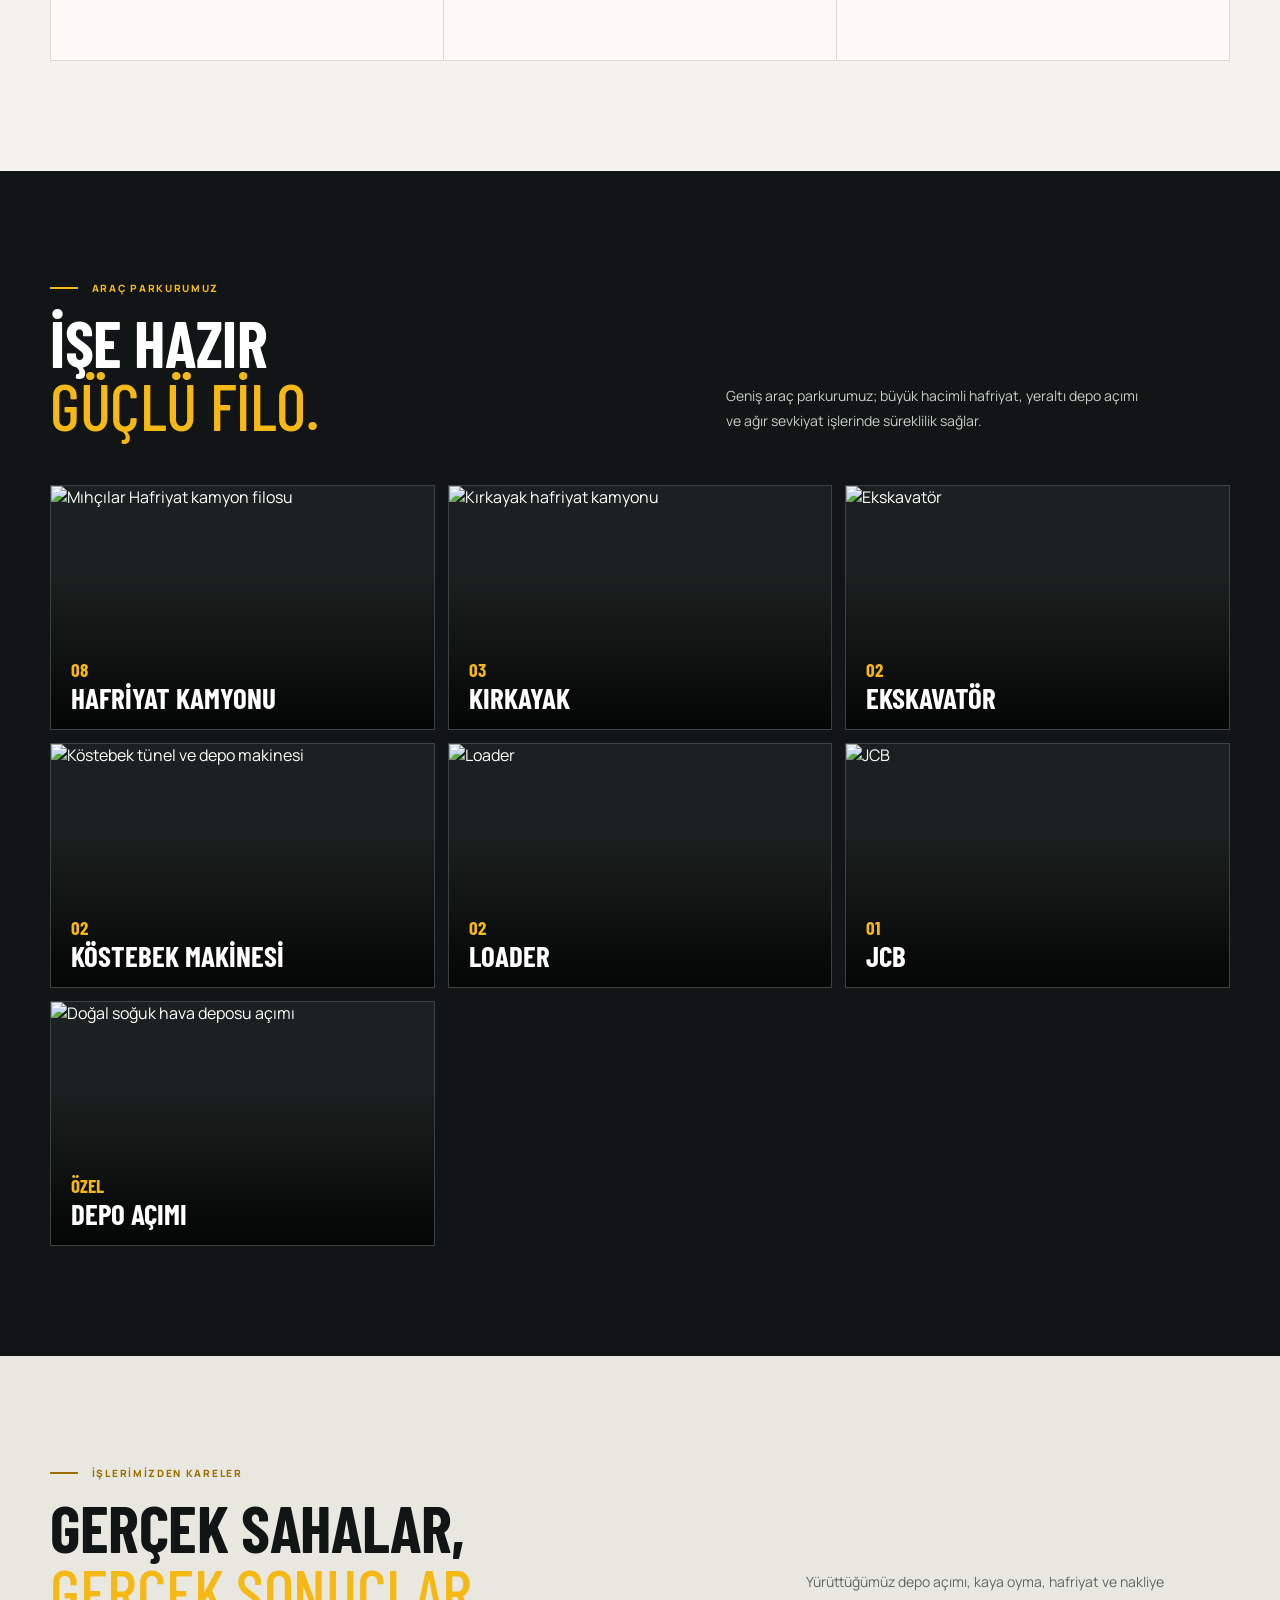
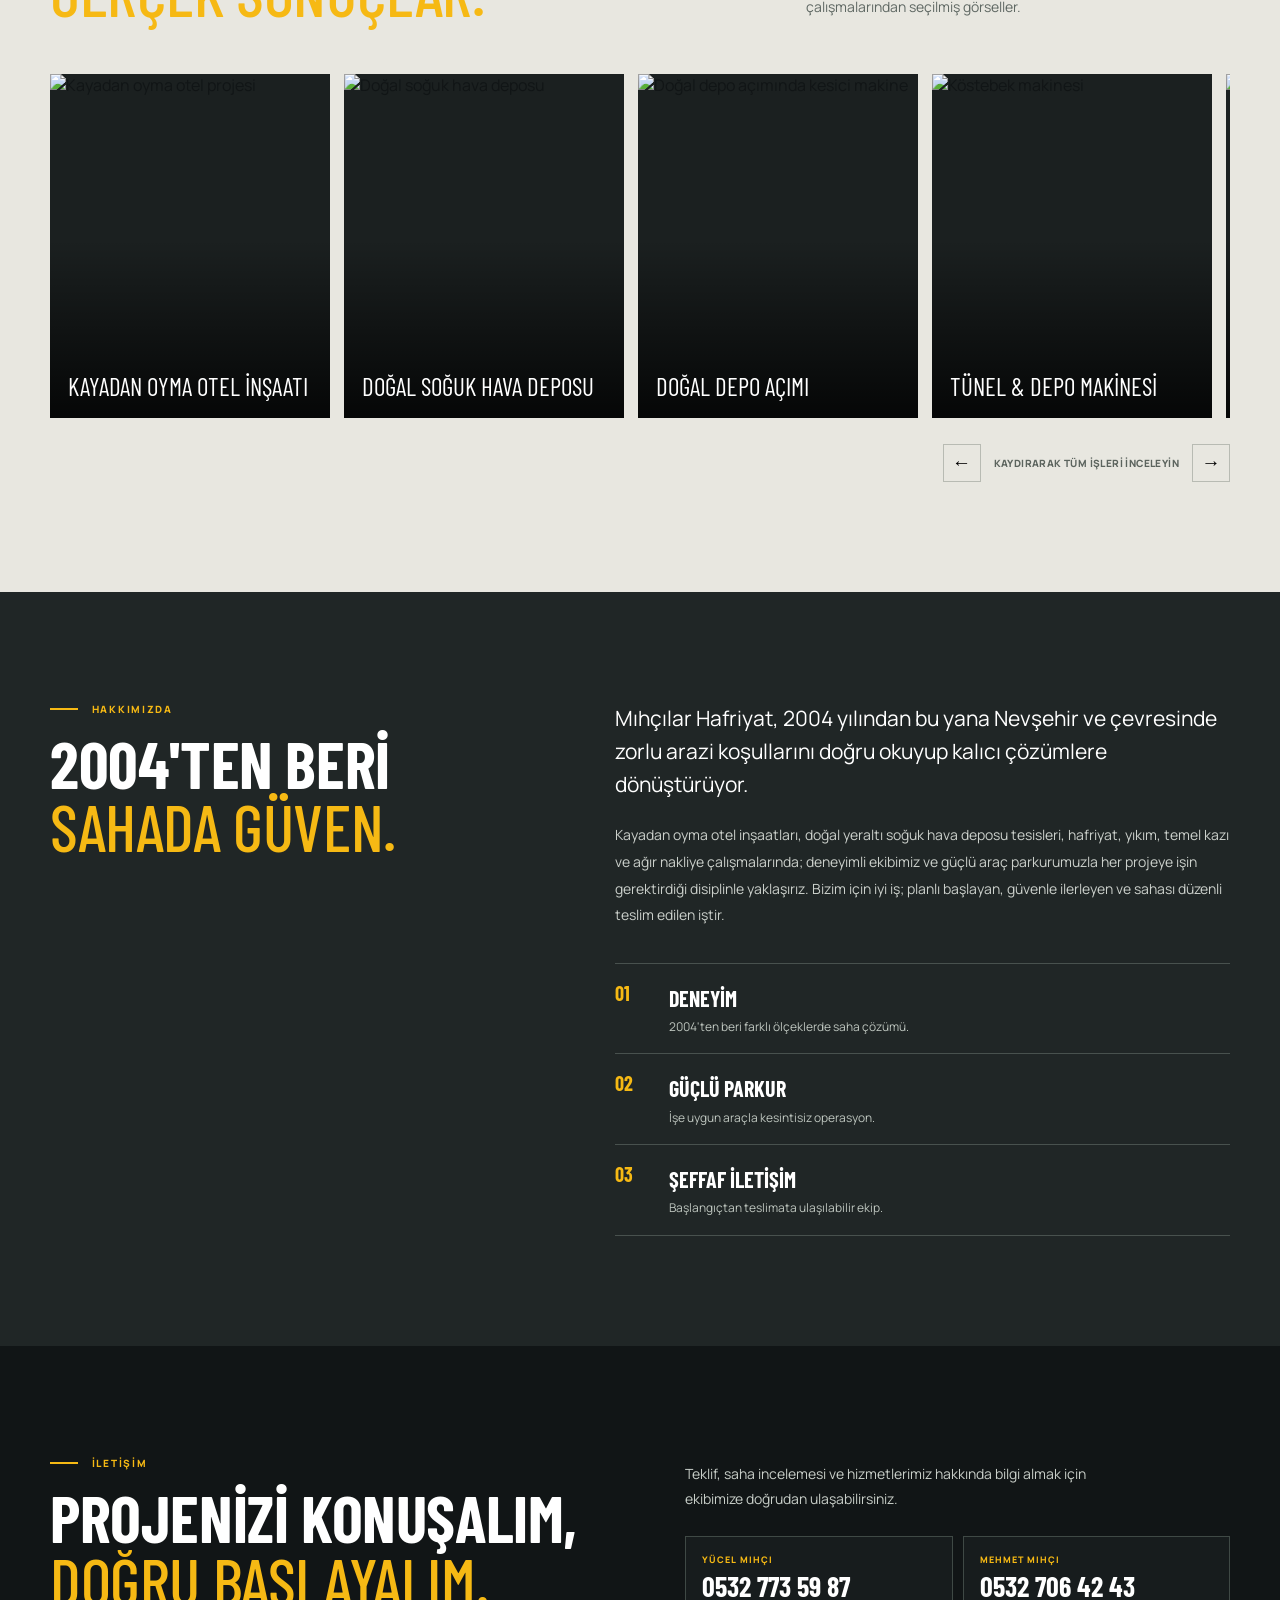
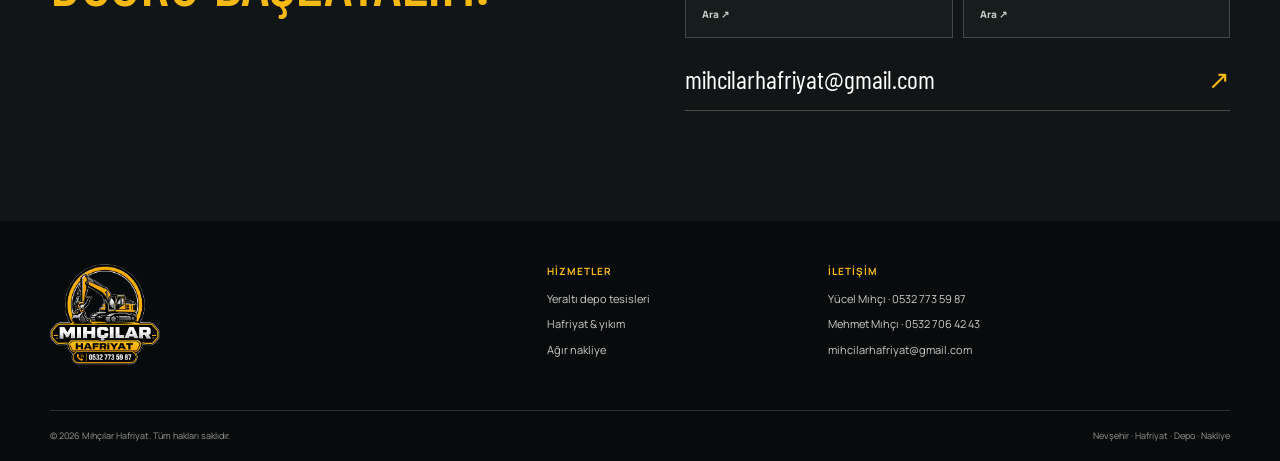
==== commit 6410a58c: "Mıhçılar Hafriyat sitesini ve görsellerini güncelle" ====
--- a/index.html
+++ b/index.html
@@ -3,225 +3,48 @@
 <head>
   <meta charset="utf-8">
   <meta name="viewport" content="width=device-width, initial-scale=1">
-  <meta name="description" content="Mıhçılar Hafriyat; kayadan oyma otel inşaatları, doğal yeraltı soğuk depo tesisleri, yıkım, hafriyat, ağır nakliye ve temel kazı işleri için çözüm ortağınız.">
-  <meta name="theme-color" content="#101415">
+  <meta name="description" content="Mıhçılar Hafriyat; Nevşehir'de kayadan oyma otel, doğal soğuk hava deposu, hafriyat, yıkım, ağır nakliye ve inşaat çözümleri sunar.">
+  <meta name="theme-color" content="#111516">
   <link rel="canonical" href="https://mihcilarhafriyat.com/">
   <link rel="icon" type="image/png" href="logo.png">
-  <meta property="og:title" content="Mıhçılar Hafriyat | Sahada Güven, İşte Sonuç">
-  <meta property="og:description" content="Hafriyat, yıkım, yeraltı depo tesisleri, ağır nakliye ve inşaat çözümleri.">
+  <meta property="og:title" content="Mıhçılar Hafriyat | 2004'ten beri sahada">
+  <meta property="og:description" content="Nevşehir'de hafriyat, yeraltı depo, kayadan oyma yapı ve ağır nakliye çözümleri.">
   <meta property="og:type" content="website">
   <meta property="og:url" content="https://mihcilarhafriyat.com/">
-  <title>Mıhçılar Hafriyat | Hafriyat, Depo ve İnşaat Çözümleri</title>
+  <meta property="og:image" content="https://mihcilarhafriyat.com/assets/santiye-filo.png">
+  <title>Mıhçılar Hafriyat | Nevşehir Hafriyat, Depo ve Nakliye</title>
   <link rel="preconnect" href="https://fonts.googleapis.com">
   <link rel="preconnect" href="https://fonts.gstatic.com" crossorigin>
   <link href="https://fonts.googleapis.com/css2?family=Barlow+Condensed:wght@500;600;700;800&family=Manrope:wght@400;500;600;700;800&display=swap" rel="stylesheet">
   <link rel="stylesheet" href="style.css">
-  <script type="application/ld+json">
-  {
-    "@context":"https://schema.org",
-    "@type":"LocalBusiness",
-    "name":"Mıhçılar Hafriyat",
-    "url":"https://mihcilarhafriyat.com/",
-    "email":"iletisim@mihcilarhafriyat.com",
-    "telephone":"+905327735987",
-    "description":"Kayadan oyma otel inşaatları, doğal yeraltı soğuk depo tesisleri, hafriyat, yıkım, ağır nakliye, temel kazı ve kanal oyma işleri.",
-    "areaServed":"Türkiye"
-  }
-  </script>
+  <script type="application/ld+json">{"@context":"https://schema.org","@type":"LocalBusiness","name":"Mıhçılar Hafriyat","url":"https://mihcilarhafriyat.com/","logo":"https://mihcilarhafriyat.com/logo.png","email":"mihcilarhafriyat@gmail.com","telephone":"+905327735987","description":"Nevşehir'de kayadan oyma otel, doğal yeraltı soğuk hava deposu, hafriyat, yıkım, ağır nakliye ve inşaat çözümleri.","areaServed":{"@type":"City","name":"Nevşehir"},"foundingDate":"2004"}</script>
 </head>
 <body>
   <a class="skip-link" href="#icerik">İçeriğe geç</a>
-
-  <header class="site-header" id="anasayfa">
-    <div class="container header-row">
-      <a class="brand" href="#anasayfa" aria-label="Mıhçılar Hafriyat ana sayfa">
-        <img src="logo.png" alt="Mıhçılar Hafriyat logosu">
-      </a>
-      <button class="menu-toggle" aria-controls="site-menu" aria-expanded="false" type="button">
-        <span></span><span></span><span></span><b>Menü</b>
-      </button>
-      <nav class="site-menu" id="site-menu" aria-label="Ana menü">
-        <a href="#hizmetler">Hizmetler</a>
-        <a href="#filo">Araç Filosu</a>
-        <a href="#hakkimizda">Hakkımızda</a>
-        <a href="#projeler">Çalışma Alanları</a>
-        <a class="header-cta" href="#iletisim">Teklif Al <span>↗</span></a>
-      </nav>
-    </div>
-  </header>
-
+  <header class="site-header" id="anasayfa"><div class="container header-row">
+    <a class="brand" href="#anasayfa" aria-label="Mıhçılar Hafriyat ana sayfa"><img src="logo.png" alt="Mıhçılar Hafriyat logosu"></a>
+    <button class="menu-toggle" aria-controls="site-menu" aria-expanded="false" type="button"><span></span><span></span><span></span><b>Menü</b></button>
+    <nav class="site-menu" id="site-menu" aria-label="Ana menü"><a href="#hizmetler">Hizmetler</a><a href="#filo">Araç Parkuru</a><a href="#projeler">Projeler</a><a href="#hakkimizda">Hakkımızda</a><a class="header-cta" href="#iletisim">İletişim <span>↗</span></a></nav>
+  </div></header>
   <main id="icerik">
-    <section class="hero">
-      <div class="container hero-grid">
-        <div class="hero-copy">
-          <p class="eyebrow"><span></span> Mıhçılar Hafriyat</p>
-          <h1>Zorlu arazilerde<br><em>güçlü</em> çözümler.</h1>
-          <p class="hero-text">Doğal yeraltı soğuk depo tesislerinden kayadan oyma otel inşaatlarına; hafriyat, yıkım ve ağır nakliyede işi güvenle sonuca ulaştırıyoruz.</p>
-          <div class="hero-actions">
-            <a class="button button-yellow" href="#iletisim">Ücretsiz teklif al <span>→</span></a>
-            <a class="button button-outline" href="tel:+905327735987">Hemen ara <span>↗</span></a>
-          </div>
-        </div>
-        <div class="hero-panel">
-          <div class="hero-panel-top"><span>MIHÇILAR / 01</span><span>GÜÇLÜ EKİPMAN</span></div>
-          <div class="machine-art" aria-hidden="true">
-            <i class="boom"></i><i class="cab"></i><i class="track"></i><i class="bucket"></i>
-          </div>
-          <div class="hero-panel-caption">
-            <b>Makine &amp; saha görseli</b>
-            <span>Bu alana ana makine veya şantiye fotoğrafı eklenecek.</span>
-          </div>
-        </div>
-      </div>
-      <div class="hero-band">
-        <div class="container">
-          <span>YERALTINDA UZMANLIK</span><span>SAHADA GÜVEN</span><span>TESLİMDE DÜZEN</span>
-        </div>
-      </div>
-    </section>
-
-    <section class="quick-facts" aria-label="Öne çıkan bilgiler">
-      <div class="container fact-grid">
-        <div><b>6</b><span>Hafriyat kamyonu</span></div>
-        <div><b>2</b><span>Köstebek makinesi</span></div>
-        <div><b>1</b><span>Ekskavatör</span></div>
-        <div><b>2</b><span>Loader</span></div>
-        <div><b>1</b><span>Tır</span></div>
-      </div>
-    </section>
-
-    <section class="section services" id="hizmetler">
-      <div class="container">
-        <div class="section-heading">
-          <div>
-            <p class="eyebrow eyebrow-dark"><span></span> Hizmetlerimiz</p>
-            <h2>Her iş için<br><em>doğru çözüm.</em></h2>
-          </div>
-          <p>İşin kapsamını, saha koşullarını ve zaman planını birlikte değerlendirir; uygun ekipman ve deneyimli ekiple süreci yönetiriz.</p>
-        </div>
-        <div class="service-grid">
-          <article class="service-card feature">
-            <span class="service-number">01</span>
-            <h3>Doğal Yeraltı Soğuk Depo Tesisleri</h3>
-            <p>Yeraltı koşullarına uygun depo açımı, giriş düzenlemeleri, kazı ve işletmeye hazırlık çalışmaları.</p>
-          </article>
-          <article class="service-card">
-            <span class="service-number">02</span>
-            <h3>Kayadan Oyma Otel İnşaatları</h3>
-            <p>Kayalık arazilerde kontrollü kazı, alan açımı, şantiye hazırlığı ve inşaat süreçlerine saha desteği.</p>
-          </article>
-          <article class="service-card">
-            <span class="service-number">03</span>
-            <h3>Hafriyat, Taş &amp; Kum İşleri</h3>
-            <p>Kazı, dolgu, tesviye, taş ve kum temini ile arazi düzenleme ihtiyaçları için kapsamlı çözümler.</p>
-          </article>
-          <article class="service-card">
-            <span class="service-number">04</span>
-            <h3>Yıkım &amp; Saha Temizliği</h3>
-            <p>Kontrollü yıkım, moloz yükleme, saha toparlama ve iş başlangıcına hazır temiz alan teslimi.</p>
-          </article>
-          <article class="service-card">
-            <span class="service-number">05</span>
-            <h3>Ters Baca Delme</h3>
-            <p>Havalandırma ihtiyacına yönelik ters baca delme ve yeraltı çalışma alanlarına uygun uygulamalar.</p>
-          </article>
-          <article class="service-card">
-            <span class="service-number">06</span>
-            <h3>Ağır Nakliye</h3>
-            <p>Makine, malzeme ve yüklerin planlı şekilde taşınması, sevkiyatı ve saha içi lojistik desteği.</p>
-          </article>
-          <article class="service-card">
-            <span class="service-number">07</span>
-            <h3>Temel Kazı İşleri</h3>
-            <p>Yapı projeleri için temel açma, zemin hazırlama, dolgu ve saha tesviye çalışmaları.</p>
-          </article>
-          <article class="service-card">
-            <span class="service-number">08</span>
-            <h3>Kanal Oyma (Trencher) İşleri</h3>
-            <p>Altyapı, hat ve kanal ihtiyaçlarında trencer ile düzenli, kontrollü ve hızlı kanal açma.</p>
-          </article>
-        </div>
-      </div>
-    </section>
-
-    <section class="fleet" id="filo">
-      <div class="container">
-        <div class="fleet-heading">
-          <div>
-            <p class="eyebrow"><span></span> Araç parkurumuz</p>
-            <h2>İşe uygun<br><em>güçlü makineler.</em></h2>
-          </div>
-          <p>Projenin ihtiyacına uygun araç ve ekipman desteğiyle, sahadaki iş akışını güvenli ve planlı biçimde ilerletiyoruz.</p>
-        </div>
-        <div class="fleet-grid">
-          <article class="fleet-card"><span>01</span><div class="fleet-symbol truck" aria-hidden="true"></div><h3>6 Hafriyat Kamyonu</h3><p>Hafriyat, moloz, taş ve malzeme sevkiyatı için.</p></article>
-          <article class="fleet-card"><span>02</span><div class="fleet-symbol tunnel-machine" aria-hidden="true"></div><h3>2 Köstebek Makinesi</h3><p>Tünel ve doğal yeraltı depo açımı için özel makine gücü.</p></article>
-          <article class="fleet-card"><span>03</span><div class="fleet-symbol excavator" aria-hidden="true"></div><h3>1 Ekskavatör</h3><p>Kazı, yıkım, depo açımı ve arazi düzenleme için.</p></article>
-          <article class="fleet-card"><span>04</span><div class="fleet-symbol loader" aria-hidden="true"></div><h3>2 Loader</h3><p>Yükleme, dolgu ve saha içi malzeme yönetimi için.</p></article>
-          <article class="fleet-card"><span>05</span><div class="fleet-symbol tir" aria-hidden="true"></div><h3>1 Çekici (Tır)</h3><p>Ağır yük, ekipman ve uzun mesafe sevkiyatları için.</p></article>
-        </div>
-      </div>
-    </section>
-
-    <section class="section about" id="hakkimizda">
-      <div class="container about-grid">
-        <div>
-          <p class="eyebrow"><span></span> Hakkımızda</p>
-          <h2>İşi doğru<br><em>yerden</em> başlatırız.</h2>
-        </div>
-        <div class="about-copy">
-          <p class="about-lead">Mıhçılar Hafriyat; zorlu arazi ve şantiye koşullarında işinizi güvenle ilerletmek için çalışan, çözüm odaklı bir hafriyat ve inşaat firmasıdır.</p>
-          <p>Yeraltı depo tesisleri, kayadan oyma yapılar, hafriyat, yıkım, temel kazı ve ağır nakliye gibi farklı uzmanlık gerektiren işlerde; saha koşullarını doğru okuyarak ihtiyaç duyulan çözümü uygularız.</p>
-          <div class="principles">
-            <div><b>01</b><span><strong>Planlı çalışma</strong>İşi, ekipmanı ve sahayı başlangıçtan önce netleştiririz.</span></div>
-            <div><b>02</b><span><strong>Güvenli uygulama</strong>Sahadaki düzeni ve kontrollü ilerlemeyi önceliğimiz kabul ederiz.</span></div>
-            <div><b>03</b><span><strong>Açık iletişim</strong>İş sürecini takip edebileceğiniz, ulaşılabilir bir çalışma anlayışı sunarız.</span></div>
-          </div>
-        </div>
-      </div>
-    </section>
-
-    <section class="section projects" id="projeler">
-      <div class="container">
-        <div class="section-heading">
-          <div>
-            <p class="eyebrow eyebrow-dark"><span></span> Çalışma alanlarımız</p>
-            <h2>Sahada yapılan<br><em>gerçek işler.</em></h2>
-          </div>
-          <p>Fotoğraflar geldiğinde bu alanlar tamamlanan işlerinizle güncellenecek. Şimdiden her fotoğraf için doğru yerleşim hazırlandı.</p>
-        </div>
-        <div class="project-grid">
-          <article class="project-slot"><div><span>01 / PROJE GÖRSELİ</span><h3>Yeraltı depo tesisi</h3><p>Depo girişleri, kazı alanı ve tamamlanmış saha fotoğrafları için.</p></div></article>
-          <article class="project-slot"><div><span>02 / PROJE GÖRSELİ</span><h3>Kayadan oyma yapı</h3><p>Otel veya yapı açım çalışmalarından yatay fotoğraflar için.</p></div></article>
-          <article class="project-slot"><div><span>03 / PROJE GÖRSELİ</span><h3>Hafriyat &amp; nakliye</h3><p>Makine parkı, sevkiyat ve saha düzenleme görselleri için.</p></div></article>
-        </div>
-      </div>
-    </section>
-
-    <section class="contact" id="iletisim">
-      <div class="container contact-grid">
-        <div>
-          <p class="eyebrow"><span></span> İletişim</p>
-          <h2>Projenizi konuşalım,<br><em>doğru başlayalım.</em></h2>
-        </div>
-        <div class="contact-details">
-          <p>Hizmetlerimiz hakkında bilgi almak veya teklif istemek için doğrudan bize ulaşabilirsiniz.</p>
-          <a class="contact-item" href="tel:+905327735987"><small>Telefon</small><b>0532 773 59 87</b><span>↗</span></a>
-          <a class="contact-item" href="mailto:iletisim@mihcilarhafriyat.com"><small>E-posta</small><b>iletisim@mihcilarhafriyat.com</b><span>↗</span></a>
-          <a class="whatsapp" href="https://wa.me/905327735987" target="_blank" rel="noopener">WhatsApp üzerinden yazın <span>↗</span></a>
-        </div>
-      </div>
-    </section>
+    <section class="hero"><div class="container hero-grid">
+      <div class="hero-copy"><p class="eyebrow"><span></span> Nevşehir · 2004'ten beri</p><h1>Sahayı bilir,<br><em>işi</em> çözeriz.</h1><p class="hero-text">Kayadan oyma otellerden doğal soğuk hava depolarına; hafriyat, yıkım ve ağır nakliyede güçlü araç parkurumuzla güvenilir çözümler üretiyoruz.</p><div class="hero-actions"><a class="button button-yellow" href="#iletisim">Teklif alın <span>→</span></a><a class="button button-outline" href="tel:+905327735987">Yücel Mıhçı'yı ara <span>↗</span></a></div></div>
+      <figure class="hero-visual"><img src="assets/kapak-kamyonlar.png" alt="Mıhçılar Hafriyat kamyon ve ekskavatörleri şantiyede"><figcaption><b>SAHADA GÜÇLÜ EKİPMAN</b><span>Hafriyat · nakliye · inşaat</span></figcaption></figure>
+    </div><div class="hero-band"><div class="container"><span>YERALTINDA UZMANLIK</span><span>SAHADA GÜVEN</span><span>TESLİMDE DÜZEN</span></div></div></section>
+    <section class="quick-facts" aria-label="Araç parkuru özeti"><div class="container fact-grid"><div><b>8</b><span>Hafriyat kamyonu</span></div><div><b>3</b><span>Kırkayak</span></div><div><b>5</b><span>Çekici / tır</span></div><div><b>2</b><span>Ekskavatör</span></div><div><b>2</b><span>Loader</span></div><div><b>1</b><span>JCB</span></div><div><b>2</b><span>Köstebek makinesi</span></div></div></section>
+    <section class="section services" id="hizmetler"><div class="container"><div class="section-heading"><div><p class="eyebrow eyebrow-dark"><span></span> Hizmetlerimiz</p><h2>Doğru ekipman,<br><em>net sonuç.</em></h2></div><p>İşin kapsamını ve saha koşullarını birlikte değerlendirir; planlı ekip, doğru makine ve düzenli sevkiyatla süreci yönetiriz.</p></div><div class="service-grid">
+      <article class="service-card feature"><span>01</span><h3>Doğal soğuk hava depoları</h3><p>Yeraltı depo açımı, giriş düzenlemeleri ve işletmeye hazırlık çalışmaları.</p></article><article class="service-card"><span>02</span><h3>Kayadan oyma oteller</h3><p>Kayalık arazilerde kontrollü kazı, alan açımı ve şantiye hazırlığı.</p></article><article class="service-card"><span>03</span><h3>Hafriyat, taş &amp; kum</h3><p>Kazı, dolgu, tesviye, taş-kum temini ve arazi düzenleme.</p></article><article class="service-card"><span>04</span><h3>Yıkım &amp; temizlik</h3><p>Kontrollü yıkım, moloz yükleme ve temiz saha teslimi.</p></article><article class="service-card"><span>05</span><h3>Ters baca delme</h3><p>Yeraltı alanları için havalandırma ve ters baca uygulamaları.</p></article><article class="service-card"><span>06</span><h3>Ağır nakliye</h3><p>Makine, ekipman ve yüklerin planlı, güvenli sevkiyatı.</p></article>
+    </div></div></section>
+    <section class="fleet" id="filo"><div class="container"><div class="fleet-heading"><div><p class="eyebrow"><span></span> Araç parkurumuz</p><h2>İşe hazır<br><em>güçlü filo.</em></h2></div><p>Geniş araç parkurumuz; büyük hacimli hafriyat, yeraltı depo açımı ve ağır sevkiyat işlerinde süreklilik sağlar.</p></div><div class="fleet-grid">
+      <article><img src="assets/hafriyat-kamyon-filo-yeni.png" alt="Mıhçılar Hafriyat kamyon filosu"><div><b>08</b><h3>Hafriyat Kamyonu</h3></div></article><article><img src="assets/kirkkayak-kamyon-yeni.png" alt="Kırkayak hafriyat kamyonu"><div><b>03</b><h3>Kırkayak</h3></div></article><article><img src="assets/ekskavator-yeni.png" alt="Ekskavatör"><div><b>02</b><h3>Ekskavatör</h3></div></article><article><img src="assets/kostebek-yeni.png" alt="Köstebek tünel ve depo makinesi"><div><b>02</b><h3>Köstebek Makinesi</h3></div></article><article><img src="assets/loader-tanker.png" alt="Loader"><div><b>02</b><h3>Loader</h3></div></article><article><img src="assets/jcb-tunel.png" alt="JCB"><div><b>01</b><h3>JCB</h3></div></article><article><img src="assets/depo-giris-yeni.png" alt="Doğal soğuk hava deposu açımı"><div><b>ÖZEL</b><h3>Depo Açımı</h3></div></article>
+    </div></div></section>
+    <section class="section projects" id="projeler"><div class="container"><div class="section-heading"><div><p class="eyebrow eyebrow-dark"><span></span> İşlerimizden kareler</p><h2>Gerçek sahalar,<br><em>gerçek sonuçlar.</em></h2></div><p>Yürüttüğümüz depo açımı, kaya oyma, hafriyat ve nakliye çalışmalarından seçilmiş görseller.</p></div><div class="gallery-wrap"><div class="gallery" aria-label="Proje fotoğraf galerisi">
+      <figure class="gallery-card wide"><img src="assets/kayadan-oyma-otel.jfif" alt="Kayadan oyma otel projesi"><figcaption>Kayadan oyma otel inşaatı</figcaption></figure><figure class="gallery-card wide"><img src="assets/soguk-hava-deposu.jpg" alt="Doğal soğuk hava deposu"><figcaption>Doğal soğuk hava deposu</figcaption></figure><figure class="gallery-card"><img src="assets/depo-acimi-kesici-yeni.png" alt="Doğal depo açımında kesici makine"><figcaption>Doğal depo açımı</figcaption></figure><figure class="gallery-card"><img src="assets/kostebek-yeni.png" alt="Köstebek makinesi"><figcaption>Tünel &amp; depo makinesi</figcaption></figure><figure class="gallery-card"><img src="assets/loader-tanker.png" alt="Loader ile yükleme"><figcaption>Yükleme operasyonu</figcaption></figure><figure class="gallery-card"><img src="assets/loader-volvo.png" alt="Loader"><figcaption>Loader ile saha çalışması</figcaption></figure><figure class="gallery-card"><img src="assets/agir-nakliye.jpg" alt="Ekskavatör ağır nakliye operasyonu"><figcaption>Ağır nakliye</figcaption></figure>
+    </div><div class="gallery-controls"><button class="gallery-prev" type="button" aria-label="Önceki fotoğraflar">←</button><span>Kaydırarak tüm işleri inceleyin</span><button class="gallery-next" type="button" aria-label="Sonraki fotoğraflar">→</button></div></div></div></section>
+    <section class="section about" id="hakkimizda"><div class="container about-grid"><div><p class="eyebrow"><span></span> Hakkımızda</p><h2>2004'ten beri<br><em>sahada güven.</em></h2></div><div class="about-copy"><p class="about-lead">Mıhçılar Hafriyat, 2004 yılından bu yana Nevşehir ve çevresinde zorlu arazi koşullarını doğru okuyup kalıcı çözümlere dönüştürüyor.</p><p>Kayadan oyma otel inşaatları, doğal yeraltı soğuk hava deposu tesisleri, hafriyat, yıkım, temel kazı ve ağır nakliye çalışmalarında; deneyimli ekibimiz ve güçlü araç parkurumuzla her projeye işin gerektirdiği disiplinle yaklaşırız. Bizim için iyi iş; planlı başlayan, güvenle ilerleyen ve sahası düzenli teslim edilen iştir.</p><div class="principles"><div><b>01</b><span><strong>Deneyim</strong>2004'ten beri farklı ölçeklerde saha çözümü.</span></div><div><b>02</b><span><strong>Güçlü parkur</strong>İşe uygun araçla kesintisiz operasyon.</span></div><div><b>03</b><span><strong>Şeffaf iletişim</strong>Başlangıçtan teslimata ulaşılabilir ekip.</span></div></div></div></div></section>
+    <section class="contact" id="iletisim"><div class="container contact-grid"><div><p class="eyebrow"><span></span> İletişim</p><h2>Projenizi konuşalım,<br><em>doğru başlayalım.</em></h2></div><div class="contact-details"><p>Teklif, saha incelemesi ve hizmetlerimiz hakkında bilgi almak için ekibimize doğrudan ulaşabilirsiniz.</p><div class="contact-people"><a href="tel:+905327735987"><small>Yücel Mıhçı</small><b>0532 773 59 87</b><span>Ara ↗</span></a><a href="tel:+905327064243"><small>Mehmet Mıhçı</small><b>0532 706 42 43</b><span>Ara ↗</span></a></div><a class="email-link" href="mailto:mihcilarhafriyat@gmail.com">mihcilarhafriyat@gmail.com <span>↗</span></a></div></div></section>
   </main>
-
-  <footer class="site-footer">
-    <div class="container footer-grid">
-      <a class="footer-brand" href="#anasayfa"><img src="logo.png" alt="Mıhçılar Hafriyat"></a>
-      <div><b>Hizmetler</b><a href="#hizmetler">Yeraltı depo tesisleri</a><a href="#hizmetler">Hafriyat &amp; yıkım</a><a href="#hizmetler">Ağır nakliye</a></div>
-      <div><b>İletişim</b><a href="tel:+905327735987">0532 773 59 87</a><a href="mailto:iletisim@mihcilarhafriyat.com">iletisim@mihcilarhafriyat.com</a><a href="https://mihcilarhafriyat.com/">mihcilarhafriyat.com</a></div>
-    </div>
-    <div class="container footer-bottom"><span>© <span id="year"></span> Mıhçılar Hafriyat. Tüm hakları saklıdır.</span><span>Hafriyat · Yıkım · Nakliye · İnşaat</span></div>
-  </footer>
+  <footer class="site-footer"><div class="container footer-grid"><a class="footer-brand" href="#anasayfa"><img src="logo.png" alt="Mıhçılar Hafriyat"></a><div><b>Hizmetler</b><a href="#hizmetler">Yeraltı depo tesisleri</a><a href="#hizmetler">Hafriyat &amp; yıkım</a><a href="#hizmetler">Ağır nakliye</a></div><div><b>İletişim</b><a href="tel:+905327735987">Yücel Mıhçı · 0532 773 59 87</a><a href="tel:+905327064243">Mehmet Mıhçı · 0532 706 42 43</a><a href="mailto:mihcilarhafriyat@gmail.com">mihcilarhafriyat@gmail.com</a></div></div><div class="container footer-bottom"><span>© <span id="year"></span> Mıhçılar Hafriyat. Tüm hakları saklıdır.</span><span>Nevşehir · Hafriyat · Depo · Nakliye</span></div></footer>
   <script src="script.js"></script>
 </body>
 </html>
--- a/style.css
+++ b/style.css
@@ -1,217 +1 @@
-:root {
-  --yellow: #f8bd12;
-  --yellow-dark: #c88f00;
-  --ink: #101415;
-  --ink-2: #1a2021;
-  --paper: #f4f3ee;
-  --white: #ffffff;
-  --muted: #68706d;
-  --line: #d8d8d1;
-  --head: "Barlow Condensed", Impact, sans-serif;
-  --body: "Manrope", Arial, sans-serif;
-}
-
-* { box-sizing: border-box; }
-html { scroll-behavior: smooth; }
-body { margin: 0; overflow-x: hidden; color: var(--ink); background: var(--paper); font-family: var(--body); }
-a { color: inherit; }
-.container { width: min(1180px, calc(100% - 48px)); margin: 0 auto; }
-.skip-link { position: fixed; top: -80px; left: 16px; z-index: 200; padding: 12px 16px; background: var(--yellow); color: var(--ink); font-weight: 800; }
-.skip-link:focus { top: 16px; }
-
-.site-header { position: relative; z-index: 100; height: 88px; background: var(--ink); color: var(--white); border-bottom: 1px solid rgba(255,255,255,.12); }
-.header-row { height: 100%; display: flex; align-items: center; justify-content: space-between; gap: 24px; }
-.brand { display: block; flex: 0 0 auto; width: 132px; height: 76px; }
-.brand img { display: block; width: 100%; height: 100%; object-fit: contain; object-position: left center; }
-.site-menu { display: flex; align-items: center; gap: 28px; }
-.site-menu a { color: #e6eae5; font-size: 12px; font-weight: 800; letter-spacing: .1px; text-decoration: none; }
-.site-menu a:hover { color: var(--yellow); }
-.site-menu .header-cta { padding: 14px 16px; color: var(--ink); background: var(--yellow); }
-.site-menu .header-cta:hover { color: var(--ink); background: #ffd04a; }
-.header-cta span { margin-left: 7px; font-size: 17px; }
-.menu-toggle { display: none; border: 0; background: transparent; color: var(--white); }
-
-.hero { position: relative; overflow: hidden; background: var(--ink); color: var(--white); }
-.hero::before { content: ""; position: absolute; right: -16vw; top: 36px; width: 58vw; height: 58vw; min-width: 680px; min-height: 680px; border: 1px solid rgba(248,189,18,.26); border-radius: 50%; }
-.hero-grid { position: relative; z-index: 1; display: grid; grid-template-columns: minmax(0, 1.1fr) minmax(380px, .9fr); align-items: center; gap: 66px; min-height: 594px; padding: 70px 0; }
-.eyebrow { margin: 0 0 16px; color: var(--yellow); font-size: 10px; font-weight: 800; line-height: 1.3; letter-spacing: 1.8px; text-transform: uppercase; }
-.eyebrow span { display: inline-block; width: 28px; height: 2px; margin: 0 10px 3px 0; background: currentColor; }
-.eyebrow-dark { color: #9c7100; }
-h1, h2, h3, p { overflow-wrap: break-word; }
-h1, h2, h3 { font-family: var(--head); text-transform: uppercase; }
-.hero h1 { max-width: 750px; margin: 0; font-size: clamp(54px, 6.5vw, 84px); font-weight: 700; line-height: .96; letter-spacing: -.45px; }
-h1 em, h2 em { color: var(--yellow); font-style: normal; font-weight: 500; }
-.hero-text { max-width: 535px; margin: 28px 0 32px; color: #d0d5d0; font-size: 15px; line-height: 1.8; }
-.hero-actions { display: flex; flex-wrap: wrap; gap: 12px; }
-.button { display: inline-flex; align-items: center; justify-content: center; gap: 24px; min-height: 52px; padding: 14px 18px; font-size: 12px; font-weight: 800; text-decoration: none; }
-.button span { font-size: 19px; line-height: 1; }
-.button-yellow { color: var(--ink); background: var(--yellow); }
-.button-yellow:hover { background: #ffd04a; }
-.button-outline { border: 1px solid #5c635e; color: var(--white); }
-.button-outline:hover { border-color: var(--yellow); color: var(--yellow); }
-.hero-panel { position: relative; min-height: 400px; overflow: hidden; border: 1px solid #3c4543; background: linear-gradient(135deg, rgba(255,255,255,.035) 1px, transparent 1px), #192021; background-size: 24px 24px; }
-.hero-panel::before { content: ""; position: absolute; inset: 14px; border: 1px solid rgba(248,189,18,.32); }
-.hero-panel-top { position: absolute; top: 31px; right: 31px; left: 31px; display: flex; justify-content: space-between; gap: 12px; color: #cfd3ce; font-size: 9px; font-weight: 800; letter-spacing: 1px; }
-.machine-art { position: absolute; top: 29%; left: 20%; width: 62%; height: 43%; }
-.machine-art i { position: absolute; display: block; }
-.machine-art .boom { top: 7%; left: 3%; width: 18%; height: 70%; border: 7px solid var(--yellow); border-right: 0; border-bottom: 0; transform: skewY(-20deg); }
-.machine-art .cab { right: 3%; bottom: 25%; width: 45%; height: 42%; border: 7px solid var(--yellow); border-radius: 21px 28px 5px 5px; }
-.machine-art .track { right: 0; bottom: 0; width: 63%; height: 27%; border: 7px solid #d9ddd7; border-radius: 60px; }
-.machine-art .bucket { top: 11%; right: -13%; width: 54%; border-top: 2px solid var(--yellow); transform: rotate(35deg); transform-origin: left; }
-.hero-panel-caption { position: absolute; right: 30px; bottom: 29px; left: 30px; display: grid; gap: 5px; padding-left: 13px; border-left: 2px solid var(--yellow); }
-.hero-panel-caption b { font-family: var(--head); font-size: 20px; letter-spacing: .2px; text-transform: uppercase; }
-.hero-panel-caption span { max-width: 350px; color: #c8ceca; font-size: 10px; line-height: 1.5; }
-.hero-band { position: relative; z-index: 1; border-top: 1px solid #343b3a; }
-.hero-band .container { display: flex; align-items: center; gap: 35px; min-height: 60px; overflow: hidden; }
-.hero-band span { flex: 0 0 auto; color: #d0d5d0; font-family: var(--head); font-size: 17px; font-weight: 600; letter-spacing: .5px; }
-.hero-band span::before { content: "✦"; margin-right: 11px; color: var(--yellow); font-size: 11px; }
-
-.quick-facts { background: var(--yellow); }
-.fact-grid { display: grid; grid-template-columns: repeat(5, 1fr); min-height: 112px; }
-.fact-grid > div { display: flex; align-items: center; justify-content: center; gap: 10px; padding: 16px; border-right: 1px solid rgba(16,20,21,.2); }
-.fact-grid > div:last-child { border-right: 0; }
-.fact-grid b { font-family: var(--head); font-size: clamp(31px, 3vw, 42px); line-height: .85; }
-.fact-grid span { max-width: 88px; color: #433609; font-size: 10px; font-weight: 800; line-height: 1.4; letter-spacing: .6px; text-transform: uppercase; }
-
-.section { padding: 112px 0; }
-.section-heading { display: grid; grid-template-columns: minmax(0, 1.18fr) minmax(260px, .72fr); gap: 60px; align-items: end; margin-bottom: 54px; }
-h2 { max-width: 760px; margin: 0; font-size: clamp(46px, 5.1vw, 70px); font-weight: 700; line-height: .97; letter-spacing: -.35px; }
-.section-heading > p { max-width: 420px; margin: 0 0 5px; color: #5e6661; font-size: 14px; line-height: 1.8; }
-.service-grid { display: grid; grid-template-columns: repeat(4, 1fr); border-top: 1px solid var(--line); border-left: 1px solid var(--line); }
-.service-card { display: flex; flex-direction: column; min-height: 270px; padding: 27px 25px; background: #fbfaf7; border-right: 1px solid var(--line); border-bottom: 1px solid var(--line); }
-.service-card.feature { color: var(--white); background: var(--ink); }
-.service-number { color: #9da39d; font-family: var(--head); font-size: 17px; font-weight: 700; }
-.feature .service-number { color: var(--yellow); }
-.service-card h3 { margin: 48px 0 12px; font-size: clamp(23px, 2.2vw, 30px); font-weight: 600; line-height: .92; letter-spacing: -.15px; }
-.service-card p { margin: 0; color: #666e68; font-size: 12px; line-height: 1.75; }
-.feature p { color: #c9ceca; }
-
-.fleet { padding: 112px 0; color: var(--white); background: var(--ink); }
-.fleet-heading { display: grid; grid-template-columns: minmax(0, 1.1fr) minmax(260px, .9fr); gap: 60px; align-items: end; margin-bottom: 50px; }
-.fleet-heading > p { max-width: 410px; margin: 0 0 4px; color: #c9ceca; font-size: 14px; line-height: 1.8; }
-.fleet h2 em { color: var(--yellow); }
-.fleet-grid { display: grid; grid-template-columns: repeat(5, 1fr); gap: 12px; }
-.fleet-card { position: relative; min-height: 274px; overflow: hidden; padding: 20px; border: 1px solid #3a4543; background: #171c1d; }
-.fleet-card::before { content: ""; position: absolute; inset: 12px; border: 1px solid rgba(248,189,18,.28); }
-.fleet-card > span { position: relative; z-index: 1; color: var(--yellow); font-family: var(--head); font-size: 17px; }
-.fleet-card h3 { position: relative; z-index: 1; margin: 27px 0 8px; font-size: 26px; font-weight: 600; line-height: .9; }
-.fleet-card p { position: relative; z-index: 1; margin: 0; color: #bac1ba; font-size: 11px; line-height: 1.6; }
-.fleet-symbol { position: relative; z-index: 1; width: 100%; height: 66px; margin-top: 26px; opacity: .9; }
-.fleet-symbol::before, .fleet-symbol::after { content: ""; position: absolute; display: block; }
-.truck::before, .tir::before { bottom: 13px; left: 6%; width: 80%; height: 30px; border: 3px solid var(--yellow); border-radius: 3px; }
-.truck::after, .tir::after { bottom: 4px; left: 15%; width: 56%; height: 12px; border-bottom: 5px dotted #d9ddd7; }
-.truck.long::before { width: 87%; }
-.excavator::before { bottom: 7px; right: 5%; width: 54%; height: 22px; border: 4px solid #d9ddd7; border-radius: 40px; }
-.excavator::after { top: 0; right: 14%; width: 42%; height: 40px; border: 4px solid var(--yellow); border-radius: 16px 22px 3px 3px; }
-.loader::before { right: 5%; bottom: 7px; width: 62%; height: 24px; border: 4px solid #d9ddd7; border-radius: 25px; }
-.loader::after { left: 8%; top: 20px; width: 60%; height: 21px; border: 4px solid var(--yellow); border-top: 0; transform: skewX(-25deg); }
-.tir::before { left: 0; width: 92%; height: 32px; }
-
-.about { color: var(--white); background: #202627; }
-.about-grid { display: grid; grid-template-columns: minmax(0, .87fr) minmax(0, 1.13fr); gap: 96px; }
-.about h2 em { color: var(--yellow); }
-.about-copy { max-width: 620px; }
-.about-lead { margin: 0 0 22px; color: var(--white); font-size: 21px; line-height: 1.6; }
-.about-copy > p:not(.about-lead) { margin: 0; color: #cbd0cb; font-size: 14px; line-height: 1.9; }
-.principles { margin-top: 38px; border-top: 1px solid #46504d; }
-.principles > div { display: grid; grid-template-columns: 42px 1fr; gap: 12px; padding: 19px 0; border-bottom: 1px solid #46504d; }
-.principles b { color: var(--yellow); font-family: var(--head); font-size: 19px; }
-.principles span { display: grid; gap: 4px; color: #b9c0ba; font-size: 12px; line-height: 1.6; }
-.principles strong { color: var(--white); font-family: var(--head); font-size: 21px; font-weight: 600; letter-spacing: .2px; text-transform: uppercase; }
-
-.projects { background: #eae9e2; }
-.project-grid { display: grid; grid-template-columns: repeat(3, 1fr); gap: 13px; }
-.project-slot { position: relative; display: flex; align-items: end; min-height: 306px; overflow: hidden; padding: 25px; color: var(--white); background-color: #1b2021; background-image: linear-gradient(135deg, rgba(255,255,255,.07) 1px, transparent 1px), linear-gradient(180deg, transparent, rgba(0,0,0,.76)); background-size: 22px 22px, auto; }
-.project-slot:nth-child(2) { background-color: #302f28; }
-.project-slot:nth-child(3) { background-color: #29302e; }
-.project-slot::before { content: "FOTOĞRAF ALANI"; position: absolute; top: 22px; right: 23px; color: rgba(255,255,255,.45); font-size: 9px; font-weight: 800; letter-spacing: 1.2px; }
-.project-slot > div { position: relative; z-index: 1; }
-.project-slot span { color: var(--yellow); font-size: 9px; font-weight: 800; letter-spacing: 1px; }
-.project-slot h3 { margin: 7px 0 7px; font-size: 28px; font-weight: 600; line-height: .9; }
-.project-slot p { max-width: 260px; margin: 0; color: #d1d5d0; font-size: 11px; line-height: 1.6; }
-
-.contact { padding: 112px 0; color: var(--white); background: var(--ink); }
-.contact-grid { display: grid; grid-template-columns: minmax(0, 1.08fr) minmax(0, .92fr); gap: 90px; }
-.contact h2 em { color: var(--yellow); }
-.contact-details > p { max-width: 410px; margin: 4px 0 28px; color: #cbd0cb; font-size: 14px; line-height: 1.85; }
-.contact-item { display: grid; grid-template-columns: 1fr auto; gap: 3px 15px; align-items: end; padding: 17px 0; color: var(--white); border-top: 1px solid #414a47; text-decoration: none; }
-.contact-item:last-of-type { border-bottom: 1px solid #414a47; }
-.contact-item small { color: var(--yellow); font-size: 9px; font-weight: 800; letter-spacing: 1px; text-transform: uppercase; }
-.contact-item b { grid-column: 1; font-family: var(--head); font-size: clamp(25px, 3vw, 37px); font-weight: 600; line-height: 1; letter-spacing: .15px; overflow-wrap: anywhere; }
-.contact-item span { grid-column: 2; grid-row: 1 / span 2; color: var(--yellow); font-size: 24px; }
-.whatsapp { display: inline-flex; align-items: center; gap: 25px; margin-top: 22px; padding: 15px 17px; color: var(--ink); background: var(--yellow); font-size: 12px; font-weight: 800; text-decoration: none; }
-.whatsapp:hover { background: #ffd04a; }
-.whatsapp span { font-size: 18px; }
-
-.site-footer { color: #cbd0cb; background: #080b0c; }
-.footer-grid { display: grid; grid-template-columns: 1.5fr .8fr 1.15fr; gap: 34px; padding: 44px 0; }
-.footer-brand { display: block; width: 162px; height: 106px; }
-.footer-brand img { width: 100%; height: 100%; object-fit: contain; object-position: left center; }
-.footer-grid > div { display: flex; flex-direction: column; gap: 9px; }
-.footer-grid b { margin-bottom: 4px; color: var(--yellow); font-size: 10px; letter-spacing: 1px; text-transform: uppercase; }
-.footer-grid a { color: #cbd0cb; font-size: 11px; line-height: 1.5; text-decoration: none; overflow-wrap: anywhere; }
-.footer-grid a:hover { color: var(--yellow); }
-.footer-bottom { display: flex; justify-content: space-between; gap: 24px; padding: 19px 0; border-top: 1px solid #2b3130; color: #939b94; font-size: 9px; line-height: 1.7; letter-spacing: .2px; }
-
-@media (max-width: 1020px) {
-  .site-menu { gap: 18px; }
-  .site-menu a { font-size: 11px; }
-  .hero-grid { grid-template-columns: minmax(0, 1fr) minmax(330px, .85fr); gap: 38px; }
-  .hero h1 { font-size: clamp(52px, 6.8vw, 72px); }
-  .service-grid { grid-template-columns: repeat(2, 1fr); }
-  .fleet-grid { grid-template-columns: repeat(3, 1fr); }
-  .about-grid { gap: 56px; }
-}
-
-@media (max-width: 720px) {
-  .container { width: min(100% - 32px, 560px); }
-  .site-header { height: 76px; }
-  .brand { width: 102px; height: 67px; }
-  .menu-toggle { position: relative; z-index: 2; display: flex; align-items: center; gap: 4px; padding: 10px 0 10px 10px; }
-  .menu-toggle span { display: block; width: 19px; height: 2px; background: var(--yellow); }
-  .menu-toggle b { margin-left: 5px; color: var(--white); font-size: 9px; letter-spacing: .6px; text-transform: uppercase; }
-  .site-menu { display: none; }
-  .site-menu.is-open { position: absolute; top: 76px; right: 0; left: 0; display: flex; flex-direction: column; align-items: stretch; gap: 0; padding: 12px 16px 20px; background: var(--ink); border-top: 1px solid #37403d; }
-  .site-menu a { padding: 13px 3px; font-size: 12px; }
-  .site-menu .header-cta { margin-top: 7px; text-align: center; }
-  .hero::before { top: 250px; right: -175px; min-width: 440px; min-height: 440px; }
-  .hero-grid { display: block; min-height: 0; padding: 64px 0 36px; }
-  .hero h1 { max-width: 520px; font-size: clamp(45px, 12.6vw, 60px); line-height: 1; }
-  .hero-text { margin: 23px 0 27px; font-size: 14px; }
-  .hero-panel { min-height: 292px; margin-top: 46px; }
-  .hero-panel-top { top: 24px; right: 24px; left: 24px; }
-  .hero-panel-caption { right: 24px; bottom: 23px; left: 24px; }
-  .hero-band .container { min-height: 49px; gap: 25px; }
-  .hero-band span { font-size: 13px; }
-  .fact-grid { grid-template-columns: repeat(5, minmax(114px, 1fr)); overflow-x: auto; }
-  .fact-grid > div { min-height: 82px; padding: 12px; }
-  .section, .fleet, .contact { padding: 76px 0; }
-  .section-heading, .fleet-heading, .about-grid, .contact-grid { display: block; }
-  .section-heading { margin-bottom: 38px; }
-  .section-heading > p, .fleet-heading > p { margin-top: 23px; }
-  h2 { font-size: clamp(42px, 12vw, 58px); line-height: 1; }
-  .service-grid { grid-template-columns: 1fr; }
-  .service-card { min-height: 230px; padding: 24px 23px; }
-  .service-card h3 { margin-top: 32px; font-size: 28px; }
-  .fleet-heading { margin-bottom: 34px; }
-  .fleet-grid { grid-template-columns: repeat(2, 1fr); }
-  .fleet-card { min-height: 250px; }
-  .about-copy { margin-top: 34px; }
-  .about-lead { font-size: 18px; }
-  .project-grid { grid-template-columns: 1fr; }
-  .project-slot { min-height: 250px; }
-  .contact-details { margin-top: 38px; }
-  .contact-item b { font-size: clamp(25px, 8.5vw, 35px); }
-  .footer-grid { grid-template-columns: 1fr 1fr; padding: 35px 0; }
-  .footer-brand { grid-column: 1 / -1; width: 145px; }
-  .footer-bottom { display: block; }
-  .footer-bottom span:last-child { display: block; margin-top: 4px; }
-}
-
-@media (max-width: 400px) {
-  .hero h1 { font-size: 44px; }
-  .hero-actions { display: grid; grid-template-columns: 1fr; }
-  .button { width: 100%; }
-  .fleet-grid { grid-template-columns: 1fr; }
-  .contact-item b { font-size: 27px; }
-}
+:root{--yellow:#f6b914;--ink:#111516;--paper:#f3f2ec;--line:#d9dad3;--muted:#66706b;--white:#fff;--head:"Barlow Condensed",Impact,sans-serif;--body:"Manrope",Arial,sans-serif}*{box-sizing:border-box}html{scroll-behavior:smooth}body{margin:0;overflow-x:hidden;color:var(--ink);background:var(--paper);font-family:var(--body)}a{color:inherit}.container{width:min(1180px,calc(100% - 48px));margin:auto}.skip-link{position:fixed;top:-80px;left:16px;z-index:999;padding:12px;background:var(--yellow);font-weight:800}.skip-link:focus{top:16px}.site-header{height:86px;background:var(--ink);color:#fff}.header-row{height:100%;display:flex;align-items:center;justify-content:space-between;gap:24px}.brand{display:block;width:134px;height:74px}.brand img,.footer-brand img{width:100%;height:100%;object-fit:contain;object-position:left center}.site-menu{display:flex;align-items:center;gap:27px}.site-menu a{text-decoration:none;color:#e7ebe5;font-size:12px;font-weight:800}.site-menu a:hover{color:var(--yellow)}.site-menu .header-cta{padding:13px 16px;background:var(--yellow);color:var(--ink)}.header-cta span{margin-left:7px;font-size:16px}.menu-toggle{display:none;border:0;background:transparent;color:#fff}.hero{overflow:hidden;background:var(--ink);color:#fff}.hero-grid{display:grid;grid-template-columns:1fr .94fr;gap:68px;align-items:center;min-height:590px;padding:66px 0}.eyebrow{margin:0 0 16px;color:var(--yellow);font-size:10px;font-weight:800;letter-spacing:1.7px;text-transform:uppercase}.eyebrow span{display:inline-block;width:28px;height:2px;margin:0 10px 3px 0;background:currentColor}.eyebrow-dark{color:#9b7000}h1,h2,h3{font-family:var(--head);text-transform:uppercase}h1,h2,h3,p{overflow-wrap:break-word}.hero h1{max-width:700px;margin:0;font-size:clamp(54px,6.5vw,84px);line-height:.96;letter-spacing:-.5px}.hero h1 em,h2 em{color:var(--yellow);font-style:normal;font-weight:500}.hero-text{max-width:545px;margin:27px 0 31px;color:#cbd0cb;font-size:15px;line-height:1.8}.hero-actions{display:flex;flex-wrap:wrap;gap:12px}.button{display:inline-flex;align-items:center;justify-content:center;gap:22px;min-height:52px;padding:14px 18px;font-size:12px;font-weight:800;text-decoration:none}.button span{font-size:18px}.button-yellow{background:var(--yellow);color:var(--ink)}.button-outline{border:1px solid #58625e;color:#fff}.button-outline:hover{border-color:var(--yellow);color:var(--yellow)}.hero-visual{position:relative;height:416px;margin:0;overflow:hidden;border:1px solid #3d4743;background:#19201e}.hero-visual:after{content:"";position:absolute;inset:0;background:linear-gradient(180deg,transparent 42%,rgba(0,0,0,.76))}.hero-visual img{width:100%;height:100%;object-fit:cover}.hero-visual figcaption{position:absolute;z-index:1;right:25px;bottom:23px;left:25px;display:grid;gap:5px;padding-left:12px;border-left:2px solid var(--yellow)}.hero-visual b{font-family:var(--head);font-size:21px;letter-spacing:.4px}.hero-visual span{font-size:10px;color:#e4e7e2}.hero-band{border-top:1px solid #343c38}.hero-band .container{display:flex;gap:33px;min-height:60px;overflow:hidden;align-items:center}.hero-band span{flex:0 0 auto;color:#d4d8d3;font-family:var(--head);font-size:17px}.hero-band span:before{content:"✦";margin-right:10px;color:var(--yellow);font-size:10px}.quick-facts{background:var(--yellow)}.fact-grid{display:grid;grid-template-columns:repeat(7,1fr);min-height:105px}.fact-grid>div{display:flex;align-items:center;justify-content:center;gap:9px;padding:14px 9px;border-right:1px solid rgba(0,0,0,.17)}.fact-grid>div:last-child{border:0}.fact-grid b{font-family:var(--head);font-size:40px;line-height:.8}.fact-grid span{max-width:76px;color:#4c3b07;font-size:9px;font-weight:800;line-height:1.4;letter-spacing:.5px;text-transform:uppercase}.section{padding:110px 0}.section-heading{display:grid;grid-template-columns:1.18fr .72fr;gap:60px;align-items:end;margin-bottom:51px}h2{margin:0;font-size:clamp(46px,5.1vw,70px);line-height:.97;letter-spacing:-.4px}.section-heading>p,.fleet-heading>p{max-width:420px;margin:0 0 4px;color:#5f6863;font-size:14px;line-height:1.8}.service-grid{display:grid;grid-template-columns:repeat(3,1fr);border-top:1px solid var(--line);border-left:1px solid var(--line)}.service-card{display:flex;min-height:250px;flex-direction:column;padding:25px;background:#fbfaf7;border-right:1px solid var(--line);border-bottom:1px solid var(--line)}.service-card.feature{background:var(--ink);color:#fff}.service-card>span{color:#909791;font-family:var(--head);font-size:18px;font-weight:700}.feature>span{color:var(--yellow)}.service-card h3{margin:38px 0 12px;font-size:29px;line-height:.92}.service-card p{margin:0;color:#626b65;font-size:12px;line-height:1.7}.feature p{color:#cbd0cb}.fleet{padding:110px 0;background:var(--ink);color:#fff}.fleet-heading{display:grid;grid-template-columns:1.1fr .9fr;gap:60px;align-items:end;margin-bottom:48px}.fleet-heading>p{color:#c7cdc7}.fleet-grid{display:grid;grid-template-columns:repeat(3,1fr);gap:13px}.fleet-grid article{position:relative;min-height:245px;overflow:hidden;background:#1b2120;border:1px solid #3a4541}.fleet-grid article:after{content:"";position:absolute;inset:0;background:linear-gradient(180deg,transparent 36%,rgba(0,0,0,.86))}.fleet-grid img{width:100%;height:100%;position:absolute;object-fit:cover}.fleet-grid article>div{position:absolute;z-index:1;right:20px;bottom:18px;left:20px}.fleet-grid b{color:var(--yellow);font-family:var(--head);font-size:19px}.fleet-grid h3{margin:3px 0 0;font-size:29px;line-height:.9}.fleet-text{display:grid;grid-template-columns:1fr 1fr!important;background:#202725!important}.fleet-text:after{display:none}.fleet-text>div{position:relative!important;inset:auto!important;padding:25px}.fleet-text>div+div{border-left:1px solid #53605b}.fleet-text p{margin:10px 0 0;color:#bdc4bd;font-size:11px;line-height:1.7}.projects{background:#e8e7e0}.gallery{display:grid;grid-auto-flow:column;grid-auto-columns:minmax(280px,33.333%);gap:14px;overflow-x:auto;scroll-snap-type:x mandatory;scrollbar-width:thin;padding-bottom:12px}.gallery-card{position:relative;height:344px;margin:0;overflow:hidden;scroll-snap-align:start;background:#1b2020}.gallery-card.wide{grid-column:span 1}.gallery-card:after{content:"";position:absolute;inset:0;background:linear-gradient(180deg,transparent 48%,rgba(0,0,0,.8))}.gallery-card img{width:100%;height:100%;object-fit:cover}.gallery-card figcaption{position:absolute;z-index:1;right:18px;bottom:17px;left:18px;color:#fff;font-family:var(--head);font-size:25px;text-transform:uppercase}.gallery-controls{display:flex;align-items:center;gap:13px;justify-content:flex-end;margin-top:14px;color:#5c645e;font-size:10px;font-weight:800;letter-spacing:.4px;text-transform:uppercase}.gallery-controls button{width:38px;height:38px;border:1px solid #b8bbb3;background:transparent;font-size:19px;cursor:pointer}.gallery-controls button:hover{border-color:var(--ink);background:var(--ink);color:var(--yellow)}.about{background:#202626;color:#fff}.about-grid{display:grid;grid-template-columns:.87fr 1.13fr;gap:92px}.about-lead{margin:0 0 21px;font-size:21px;line-height:1.58}.about-copy>p:not(.about-lead){margin:0;color:#cbd0cb;font-size:14px;line-height:1.9}.principles{margin-top:34px;border-top:1px solid #48514e}.principles>div{display:grid;grid-template-columns:42px 1fr;gap:12px;padding:17px 0;border-bottom:1px solid #48514e}.principles b{color:var(--yellow);font-family:var(--head);font-size:20px}.principles span{display:grid;gap:3px;color:#bdc5be;font-size:12px;line-height:1.55}.principles strong{color:#fff;font-family:var(--head);font-size:22px;text-transform:uppercase}.contact{padding:110px 0;background:var(--ink);color:#fff}.contact-grid{display:grid;grid-template-columns:1fr 1fr;gap:90px}.contact-details>p{max-width:420px;margin:5px 0 25px;color:#c8cec8;font-size:14px;line-height:1.8}.contact-people{display:grid;grid-template-columns:1fr 1fr;gap:10px}.contact-people a{display:grid;gap:7px;padding:16px;color:#fff;text-decoration:none;border:1px solid #3f4945;background:#171c1d}.contact-people a:hover{border-color:var(--yellow)}.contact-people small{color:var(--yellow);font-size:9px;font-weight:800;letter-spacing:1px;text-transform:uppercase}.contact-people b{font-family:var(--head);font-size:28px;line-height:.95}.contact-people span{color:#c5cbc5;font-size:10px;font-weight:800}.email-link{display:flex;justify-content:space-between;margin-top:10px;padding:15px 0;color:#fff;border-bottom:1px solid #45504a;font-family:var(--head);font-size:26px;text-decoration:none}.email-link span{color:var(--yellow)}.site-footer{background:#080b0c;color:#c7cec7}.footer-grid{display:grid;grid-template-columns:1.5fr .8fr 1.3fr;gap:34px;padding:43px 0}.footer-brand{display:block;width:158px;height:103px}.footer-grid>div{display:flex;flex-direction:column;gap:9px}.footer-grid b{margin-bottom:4px;color:var(--yellow);font-size:10px;letter-spacing:1px;text-transform:uppercase}.footer-grid a{font-size:11px;line-height:1.5;text-decoration:none}.footer-grid a:hover{color:var(--yellow)}.footer-bottom{display:flex;justify-content:space-between;gap:22px;padding:18px 0;border-top:1px solid #2b302f;color:#909991;font-size:9px;line-height:1.6}@media(max-width:900px){.hero-grid{gap:38px}.fleet-grid{grid-template-columns:repeat(2,1fr)}.fact-grid{grid-template-columns:repeat(4,1fr)}.fact-grid>div:nth-child(4){border-right:0}.service-grid{grid-template-columns:repeat(2,1fr)}}@media(max-width:720px){.container{width:min(100% - 32px,560px)}.site-header{height:74px}.brand{width:104px;height:66px}.menu-toggle{position:relative;z-index:2;display:flex;align-items:center;gap:4px;padding:10px 0 10px 10px}.menu-toggle span{display:block;width:19px;height:2px;background:var(--yellow)}.menu-toggle b{margin-left:5px;font-size:9px;letter-spacing:.5px;text-transform:uppercase}.site-menu{display:none}.site-menu.is-open{position:absolute;top:74px;right:0;left:0;display:flex;flex-direction:column;align-items:stretch;gap:0;padding:10px 16px 18px;background:var(--ink);border-top:1px solid #37403c}.site-menu a{padding:12px 3px}.site-menu .header-cta{margin-top:6px;text-align:center}.hero-grid{display:block;min-height:0;padding:60px 0 35px}.hero h1{font-size:clamp(46px,12.2vw,61px);line-height:1}.hero-text{font-size:14px}.hero-visual{height:300px;margin-top:40px}.hero-band .container{min-height:48px;gap:24px}.hero-band span{font-size:13px}.fact-grid{grid-template-columns:repeat(7,minmax(112px,1fr));overflow-x:auto}.fact-grid>div{min-height:80px;border-right:1px solid rgba(0,0,0,.17)!important}.section,.fleet,.contact{padding:76px 0}.section-heading,.fleet-heading,.about-grid,.contact-grid{display:block}.section-heading{margin-bottom:36px}.section-heading>p,.fleet-heading>p{margin-top:22px}h2{font-size:clamp(42px,12vw,58px);line-height:1}.service-grid{grid-template-columns:1fr}.service-card{min-height:218px}.fleet-heading{margin-bottom:32px}.fleet-grid{grid-template-columns:1fr 1fr}.fleet-grid article{min-height:220px}.fleet-text{grid-column:1/-1}.gallery{grid-auto-columns:82%}.gallery-card{height:302px}.about-copy{margin-top:34px}.about-lead{font-size:18px}.contact-details{margin-top:35px}.contact-people{grid-template-columns:1fr}.email-link{font-size:22px}.footer-grid{grid-template-columns:1fr 1fr}.footer-brand{grid-column:1/-1}.footer-bottom{display:block}.footer-bottom span:last-child{display:block;margin-top:4px}}@media(max-width:420px){.hero-actions{display:grid}.button{width:100%}.fleet-grid{grid-template-columns:1fr}.fleet-text{grid-column:auto}.fleet-text{grid-template-columns:1fr!important}.fleet-text>div+div{border-top:1px solid #53605b;border-left:0}.contact-people b{font-size:26px}}
